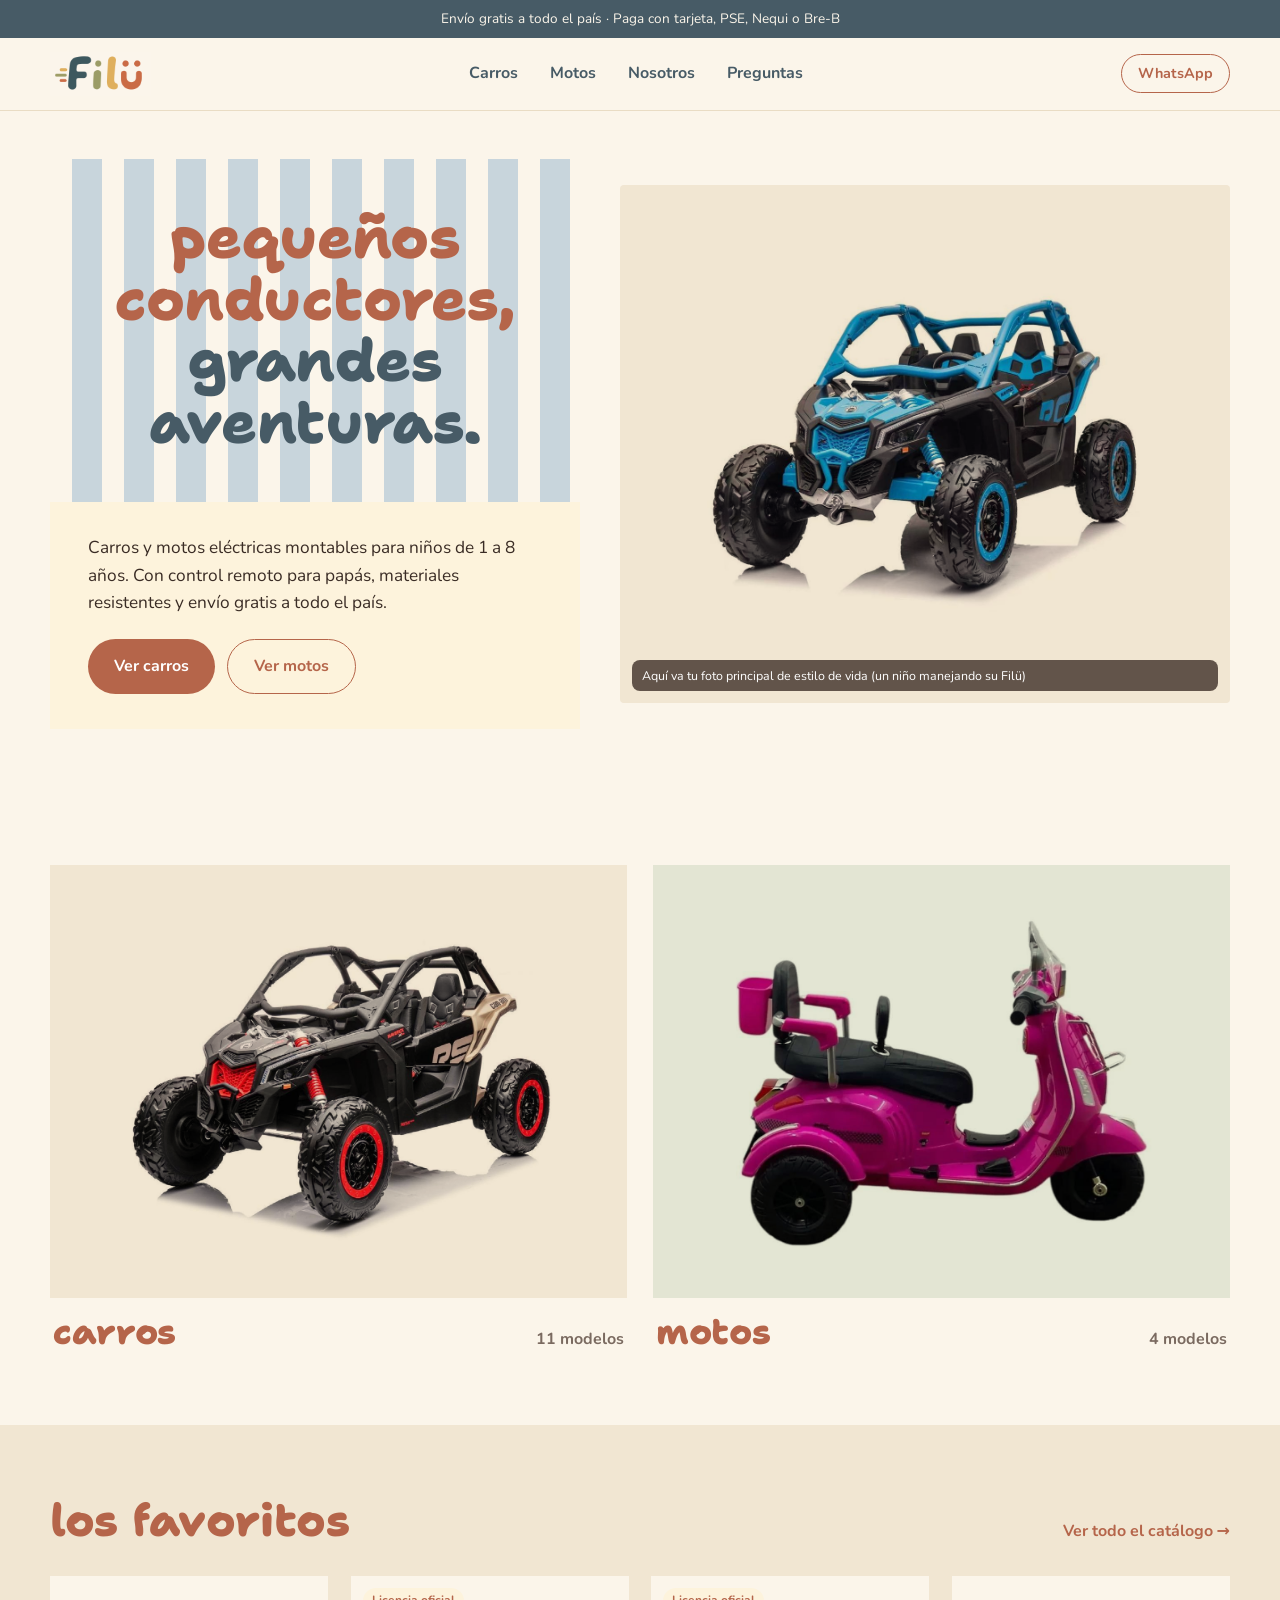
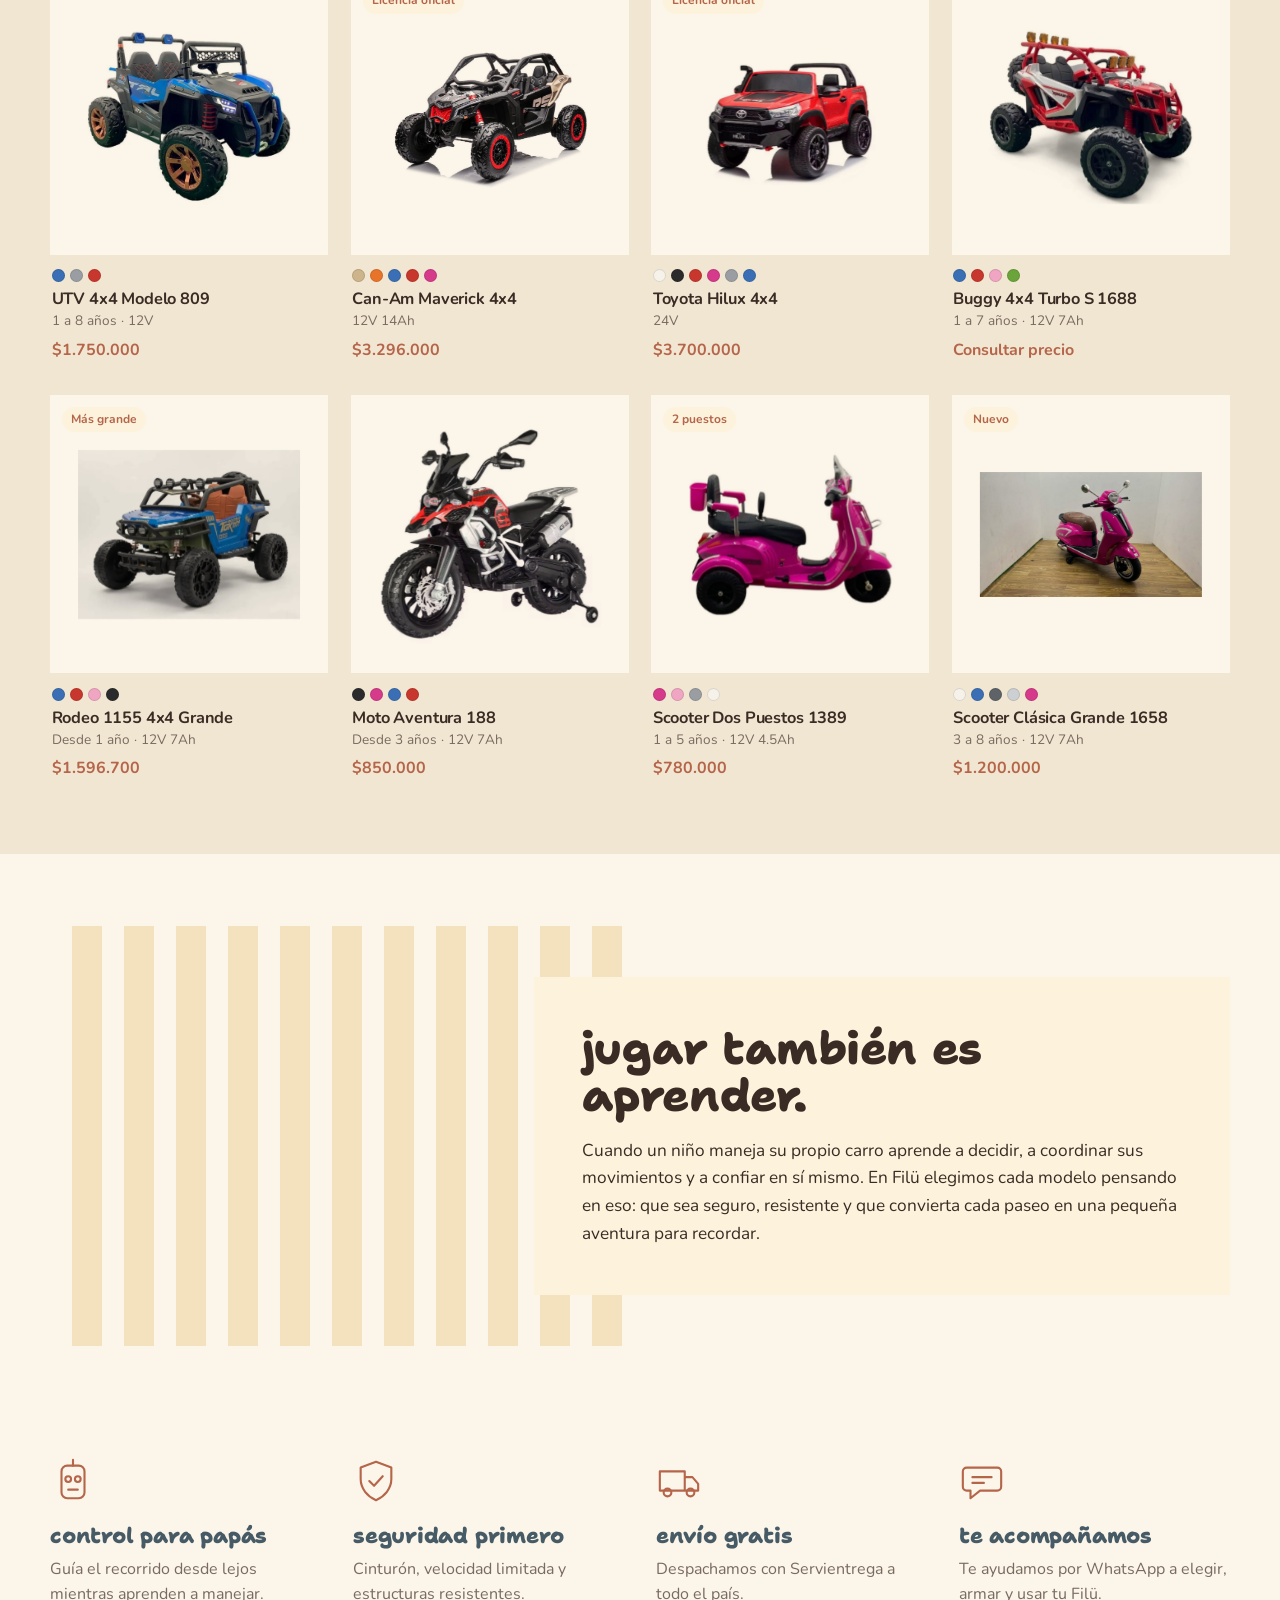
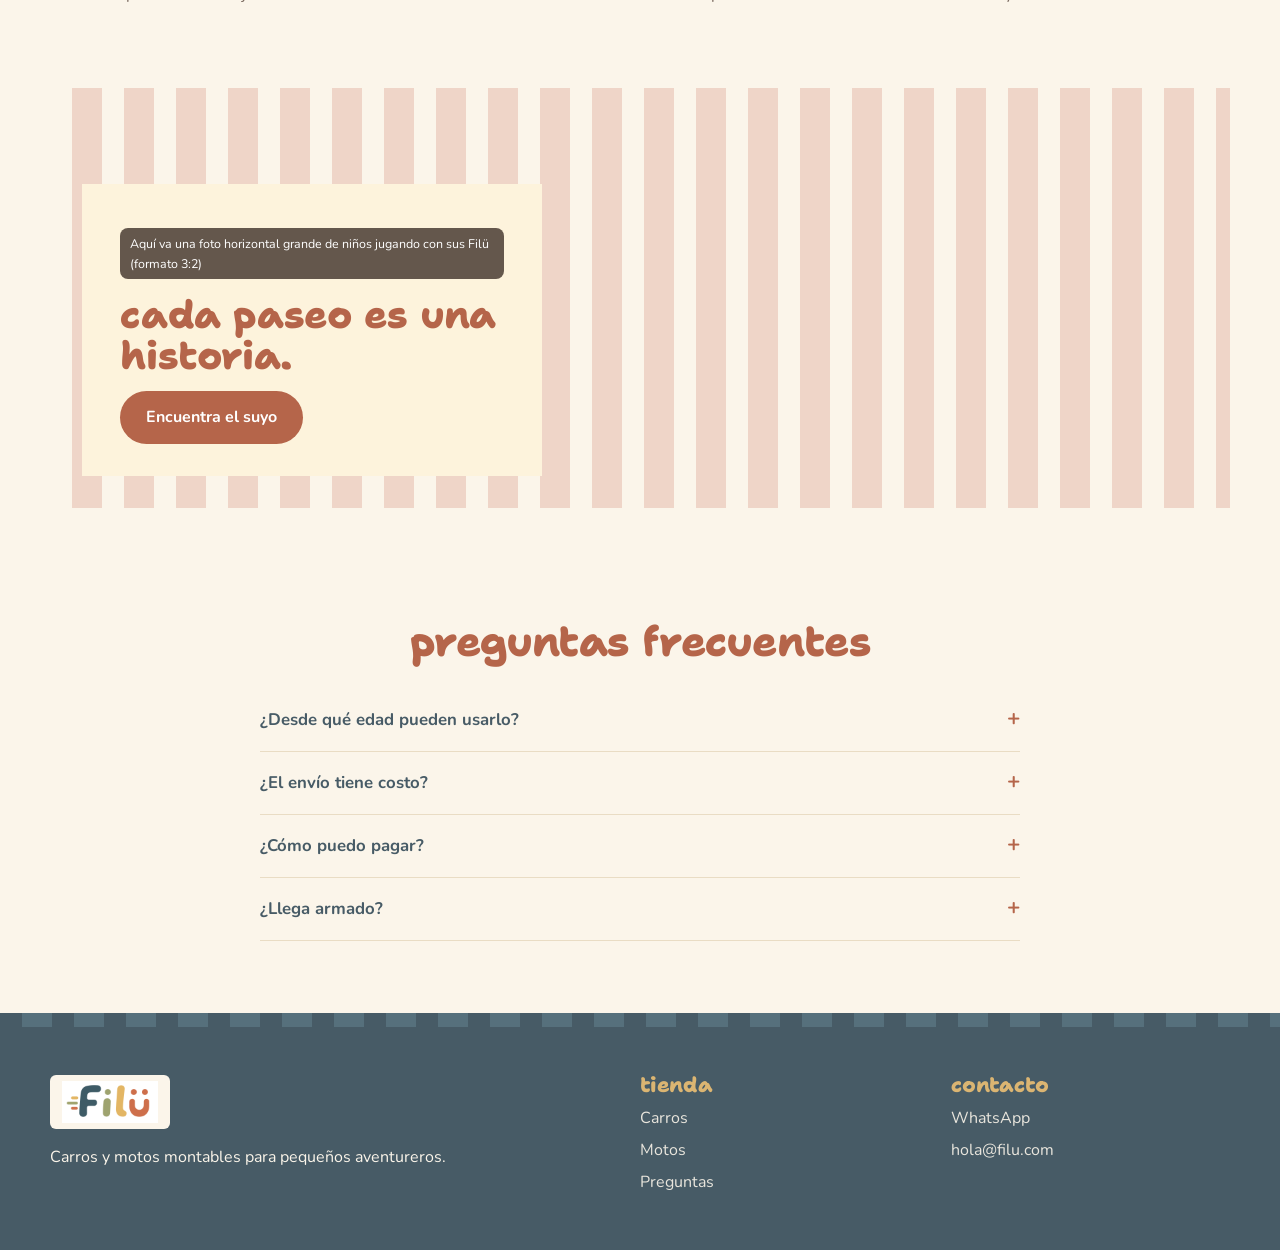
==== prueba/index.html @ d7d72588 "Agregar versión de prueba del nuevo estilo (prueba/index.html) Co-Authored-By: Claude Opus 5.5 <nore" ====
<!doctype html>
<html lang="es">
<head>
  <meta charset="utf-8" />
  <meta name="viewport" content="width=device-width, initial-scale=1" />
  <base href="../" />
  <title>Filü · Versión de prueba</title>
  <meta name="description" content="Versión de prueba del nuevo estilo de Filü." />
  <meta name="robots" content="noindex" />
  <link rel="icon" href="assets/logo-filu.png" />
  <link rel="preconnect" href="https://fonts.googleapis.com" />
  <link rel="preconnect" href="https://fonts.gstatic.com" crossorigin />
  <link href="https://fonts.googleapis.com/css2?family=Shantell+Sans:wght@500;700;800&family=Nunito:wght@400;600;700&display=swap" rel="stylesheet" />
  <link rel="stylesheet" href="prueba/v2.css" />
</head>
<body>

  <div class="topbar">
    <p>Envío gratis a todo el país · Paga con tarjeta, PSE, Nequi o Bre-B</p>
  </div>

  <header class="header">
    <div class="wrap header__in">
      <a href="prueba/index.html" class="logo"><img src="assets/logo-filu.png" alt="Filü" /></a>
      <nav class="nav">
        <a href="catalogo.html?tipo=carro">Carros</a>
        <a href="catalogo.html?tipo=moto">Motos</a>
        <a href="#nosotros">Nosotros</a>
        <a href="#preguntas">Preguntas</a>
      </nav>
      <a class="btn btn--line btn--sm" data-wa href="#" target="_blank" rel="noopener">WhatsApp</a>
    </div>
  </header>

  <main>
    <!-- Portada -->
    <section class="hero">
      <div class="wrap hero__grid">
        <div class="hero__cards">
          <div class="stripes stripes--blue hero__title">
            <h1>pequeños<br/>conductores,<br/><span>grandes aventuras.</span></h1>
          </div>
          <div class="paper hero__text">
            <p>Carros y motos eléctricas montables para niños de 1 a 8 años. Con control remoto para papás, materiales resistentes y envío gratis a todo el país.</p>
            <div class="hero__cta">
              <a href="catalogo.html?tipo=carro" class="btn btn--solid">Ver carros</a>
              <a href="catalogo.html?tipo=moto" class="btn btn--line">Ver motos</a>
            </div>
          </div>
        </div>
        <figure class="hero__photo ph">
          <img src="assets/productos/can-am-maverick-2.jpg" alt="Can-Am Maverick 4x4" />
          <figcaption class="note">Aquí va tu foto principal de estilo de vida (un niño manejando su Filü)</figcaption>
        </figure>
      </div>
    </section>

    <!-- Categorías -->
    <section class="section">
      <div class="wrap">
        <div class="cats">
          <a class="cat" href="catalogo.html?tipo=carro">
            <div class="cat__img ph"><img src="assets/productos/can-am-maverick-1.jpg" alt="Carros" /></div>
            <div class="cat__txt"><h2>carros</h2><span data-count="carro"></span></div>
          </a>
          <a class="cat" href="catalogo.html?tipo=moto">
            <div class="cat__img ph ph--olive"><img src="assets/productos/scooter-dos-puestos-1389-1.jpg" alt="Motos" /></div>
            <div class="cat__txt"><h2>motos</h2><span data-count="moto"></span></div>
          </a>
        </div>
      </div>
    </section>

    <!-- Destacados -->
    <section class="section section--sand">
      <div class="wrap">
        <div class="head">
          <h2>los favoritos</h2>
          <a class="link" href="catalogo.html">Ver todo el catálogo →</a>
        </div>
        <div class="grid" data-grid></div>
      </div>
    </section>

    <!-- Manifiesto -->
    <section class="section" id="nosotros">
      <div class="wrap manifest">
        <div class="stripes stripes--mustard manifest__stripes" aria-hidden="true"></div>
        <div class="paper manifest__card">
          <h2>jugar también es aprender.</h2>
          <p>Cuando un niño maneja su propio carro aprende a decidir, a coordinar sus movimientos y a confiar en sí mismo. En Filü elegimos cada modelo pensando en eso: que sea seguro, resistente y que convierta cada paseo en una pequeña aventura para recordar.</p>
        </div>
      </div>
    </section>

    <!-- Promesas -->
    <section class="section section--tight">
      <div class="wrap promises">
        <div class="promise">
          <svg viewBox="0 0 48 48"><rect x="12" y="8" width="24" height="34" rx="6"/><circle cx="19" cy="22" r="3"/><circle cx="29" cy="22" r="3"/><path d="M19 33h10M24 2v6"/></svg>
          <h3>control para papás</h3>
          <p>Guía el recorrido desde lejos mientras aprenden a manejar.</p>
        </div>
        <div class="promise">
          <svg viewBox="0 0 48 48"><path d="M24 4l16 6v12c0 10-7 18-16 22C15 40 8 32 8 22V10z"/><path d="M17 24l5 5 9-10"/></svg>
          <h3>seguridad primero</h3>
          <p>Cinturón, velocidad limitada y estructuras resistentes.</p>
        </div>
        <div class="promise">
          <svg viewBox="0 0 48 48"><path d="M4 14h26v20H4zM30 20h8l6 7v7H30"/><circle cx="12" cy="36" r="4"/><circle cx="36" cy="36" r="4"/></svg>
          <h3>envío gratis</h3>
          <p>Despachamos con Servientrega a todo el país.</p>
        </div>
        <div class="promise">
          <svg viewBox="0 0 48 48"><path d="M8 10h32a4 4 0 014 4v16a4 4 0 01-4 4H22l-10 8v-8H8a4 4 0 01-4-4V14a4 4 0 014-4z"/><path d="M14 20h20M14 26h12"/></svg>
          <h3>te acompañamos</h3>
          <p>Te ayudamos por WhatsApp a elegir, armar y usar tu Filü.</p>
        </div>
      </div>
    </section>

    <!-- Foto de estilo de vida -->
    <section class="section section--tight">
      <div class="wrap">
        <div class="lifestyle stripes stripes--terra">
          <div class="paper lifestyle__card">
            <p class="note note--static">Aquí va una foto horizontal grande de niños jugando con sus Filü (formato 3:2)</p>
            <h2>cada paseo es una historia.</h2>
            <a href="catalogo.html" class="btn btn--solid">Encuentra el suyo</a>
          </div>
        </div>
      </div>
    </section>

    <!-- Preguntas -->
    <section class="section" id="preguntas">
      <div class="wrap faq-wrap">
        <h2>preguntas frecuentes</h2>
        <div class="faq">
          <details><summary>¿Desde qué edad pueden usarlo?</summary><p>Tenemos modelos desde los 18 meses (con control remoto para papás) hasta los 8 años. En cada producto indicamos la edad recomendada y el peso máximo.</p></details>
          <details><summary>¿El envío tiene costo?</summary><p>No. Despachamos con Servientrega a todo el país y el envío ya está incluido en el precio.</p></details>
          <details><summary>¿Cómo puedo pagar?</summary><p>Con link de pago seguro (tarjeta de crédito a cuotas, débito, PSE o Nequi), o por transferencia, Nequi o Bre-B.</p></details>
          <details><summary>¿Llega armado?</summary><p>Llega con manual de ensamble y te acompañamos por WhatsApp si necesitas ayuda.</p></details>
        </div>
      </div>
    </section>
  </main>

  <footer class="footer">
    <div class="stripes stripes--footer" aria-hidden="true"></div>
    <div class="wrap footer__grid">
      <div>
        <img src="assets/logo-filu.png" alt="Filü" class="footer__logo" />
        <p>Carros y motos montables para pequeños aventureros.</p>
      </div>
      <div><h4>tienda</h4><a href="catalogo.html?tipo=carro">Carros</a><a href="catalogo.html?tipo=moto">Motos</a><a href="#preguntas">Preguntas</a></div>
      <div><h4>contacto</h4><a data-wa href="#" target="_blank" rel="noopener">WhatsApp</a><a href="mailto:hola@filu.com">hola@filu.com</a></div>
    </div>
  </footer>

  <script src="js/productos.js"></script>
  <script>
    const HEX = { azul:"#3a6fb5", rojo:"#c8372d", fucsia:"#d63a8a", rosado:"#f0a6c2", negro:"#2b2b2b", blanco:"#f6f2ea", blanca:"#f6f2ea",
      gris:"#9a9ea3", "gris oscuro":"#5e6368", "gris claro":"#cdd0d2", verde:"#6ba43a", naranja:"#e8742a", arena:"#cdb48a", plateado:"#c3c7cb" };
    const money = (n) => "$" + n.toLocaleString("es-CO");
    const list = PRODUCTS.filter((p) => p.destacado).slice(0, 8);
    document.querySelector("[data-grid]").innerHTML = list.map((p) => `
      <a class="card" href="producto.html?id=${p.id}">
        <div class="card__img ph"><img src="${p.fotos[0]}" alt="${p.nombre}" loading="lazy" />
          ${p.etiqueta ? `<span class="tag">${p.etiqueta}</span>` : ""}</div>
        <div class="card__body">
          <div class="dots">${p.colores.map((c) => `<i title="${c}" style="background:${HEX[c.toLowerCase()] || "#ccc"}"></i>`).join("")}</div>
          <h3>${p.nombre}</h3>
          <p class="card__meta">${[p.edad, p.bateria].filter(Boolean).join(" · ")}</p>
          <p class="card__price">${p.precio ? money(p.precio) : "Consultar precio"}</p>
        </div>
      </a>`).join("");
    document.querySelectorAll("[data-count]").forEach((el) => {
      const n = PRODUCTS.filter((p) => p.tipo === el.dataset.count).length;
      el.textContent = `${n} modelos`;
    });
    document.querySelectorAll("[data-wa]").forEach((a) => a.href = `https://wa.me/${WHATSAPP}?text=${encodeURIComponent("Hola Filü 👋")}`);
  </script>
</body>
</html>
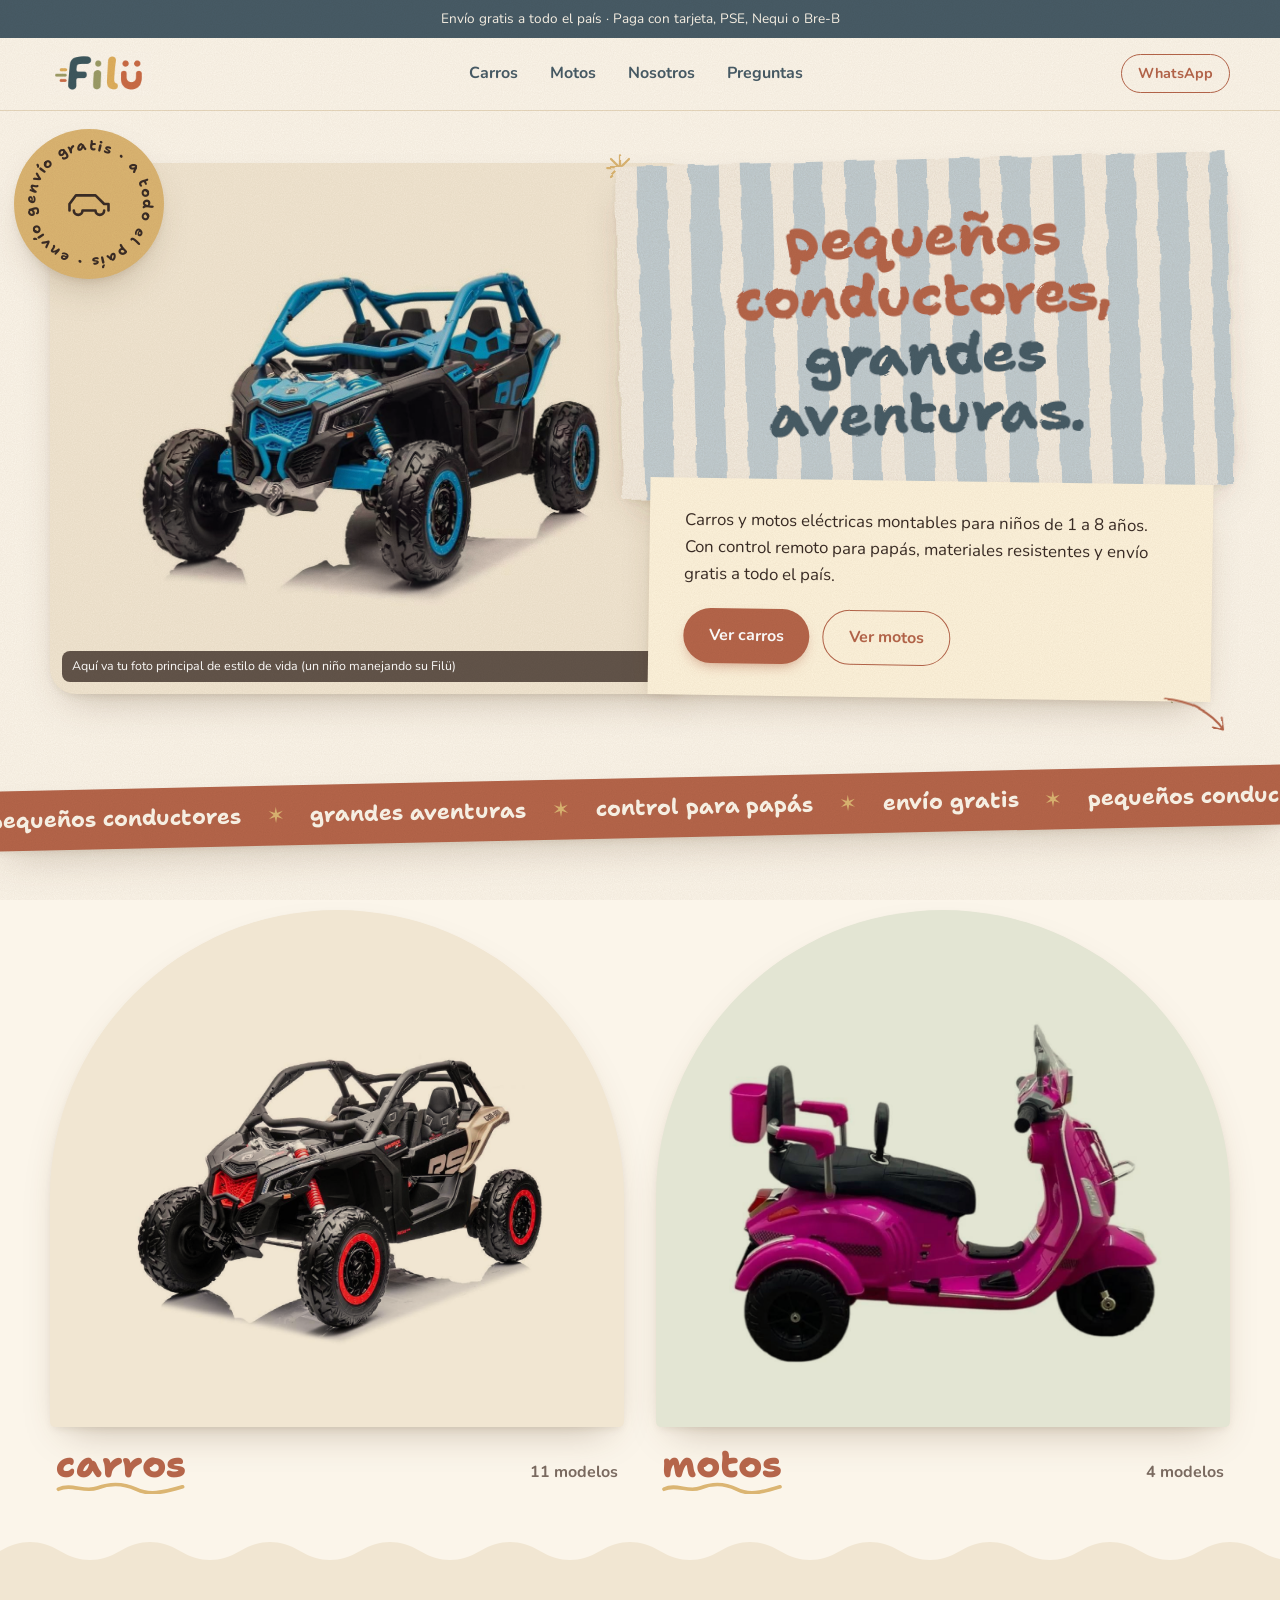
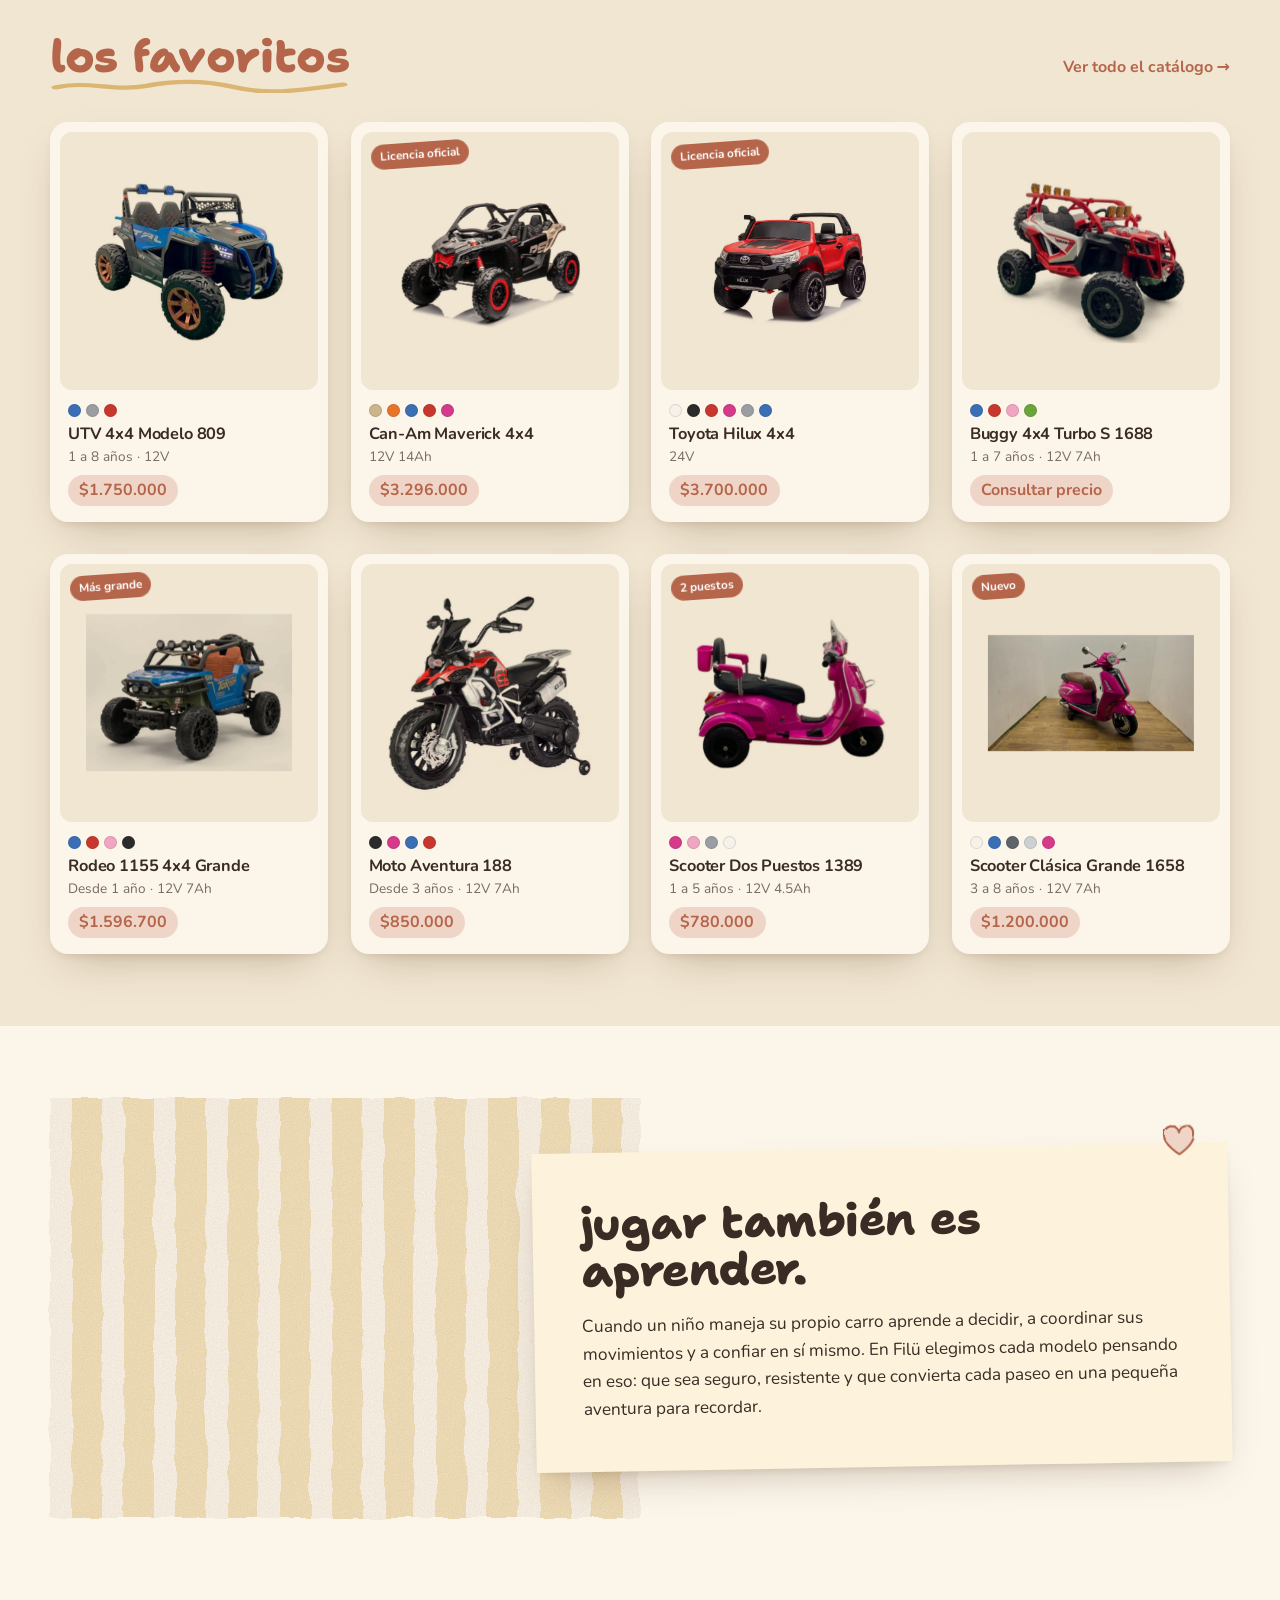
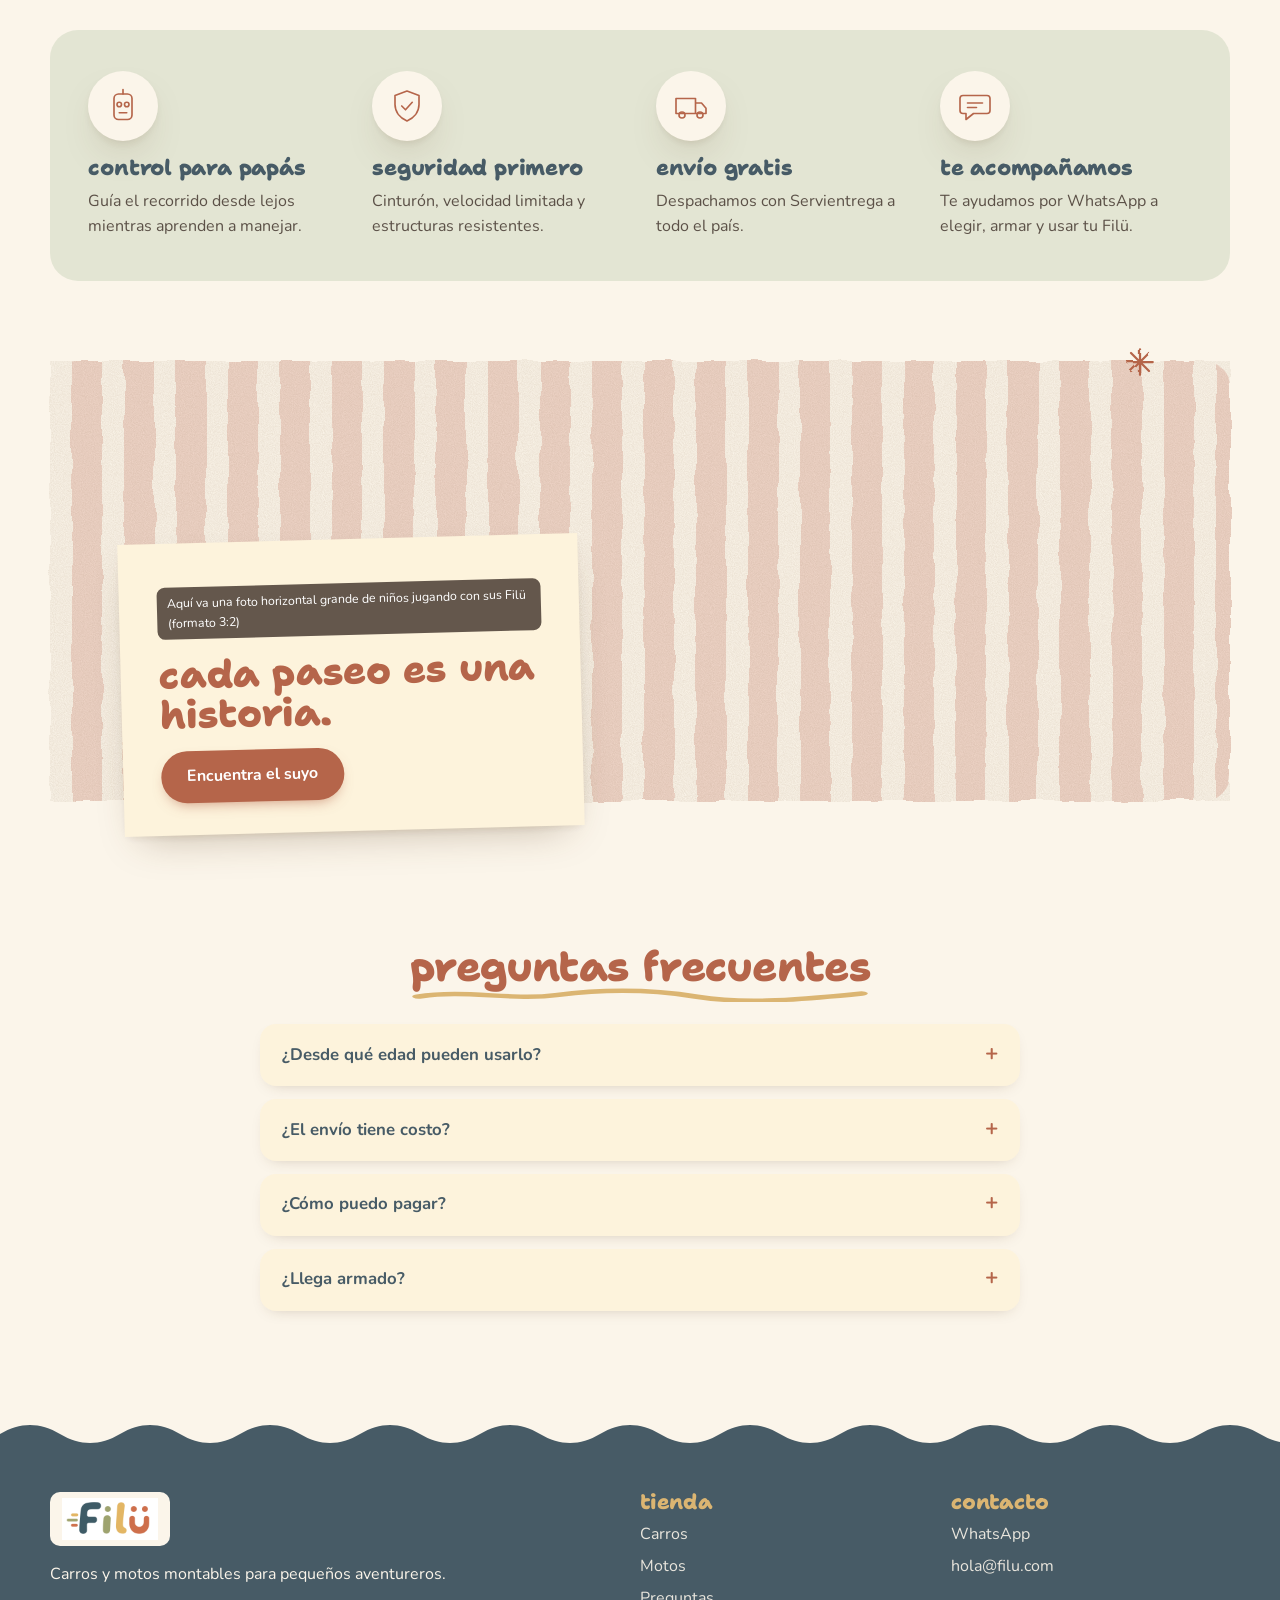
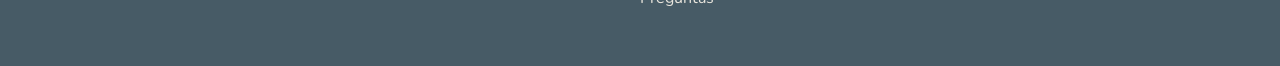
==== commit 19e22e15: "Versión de prueba: textura, capas, garabatos y movimiento Co-Authored-By: Claude Opus 5.5 <noreply@a" ====
--- a/prueba/index.html
+++ b/prueba/index.html
@@ -14,6 +14,11 @@
   <link rel="stylesheet" href="prueba/v2.css" />
 </head>
 <body>
+  <!-- Filtros SVG: bordes "pintados a mano" -->
+  <svg width="0" height="0" style="position:absolute" aria-hidden="true">
+    <filter id="rough"><feTurbulence type="fractalNoise" baseFrequency="0.035" numOctaves="2" seed="3"/><feDisplacementMap in="SourceGraphic" scale="7"/></filter>
+    <filter id="rough-sm"><feTurbulence type="fractalNoise" baseFrequency="0.05" numOctaves="2" seed="8"/><feDisplacementMap in="SourceGraphic" scale="4"/></filter>
+  </svg>
 
   <div class="topbar">
     <p>Envío gratis a todo el país · Paga con tarjeta, PSE, Nequi o Bre-B</p>
@@ -36,46 +41,68 @@
     <!-- Portada -->
     <section class="hero">
       <div class="wrap hero__grid">
+        <figure class="hero__photo ph">
+          <img src="assets/productos/can-am-maverick-2.jpg" alt="Can-Am Maverick 4x4" />
+          <figcaption class="note">Aquí va tu foto principal de estilo de vida (un niño manejando su Filü)</figcaption>
+        </figure>
+
         <div class="hero__cards">
-          <div class="stripes stripes--blue hero__title">
+          <div class="stripes stripes--blue hero__title rough">
             <h1>pequeños<br/>conductores,<br/><span>grandes aventuras.</span></h1>
           </div>
-          <div class="paper hero__text">
+          <div class="paper hero__text lift">
             <p>Carros y motos eléctricas montables para niños de 1 a 8 años. Con control remoto para papás, materiales resistentes y envío gratis a todo el país.</p>
             <div class="hero__cta">
               <a href="catalogo.html?tipo=carro" class="btn btn--solid">Ver carros</a>
               <a href="catalogo.html?tipo=moto" class="btn btn--line">Ver motos</a>
             </div>
-          </div>
-        </div>
-        <figure class="hero__photo ph">
-          <img src="assets/productos/can-am-maverick-2.jpg" alt="Can-Am Maverick 4x4" />
-          <figcaption class="note">Aquí va tu foto principal de estilo de vida (un niño manejando su Filü)</figcaption>
-        </figure>
-      </div>
-    </section>
+            <svg class="doodle doodle--arrow" viewBox="0 0 120 80"><path d="M6 10c30 2 60 14 78 40M84 50l-2-16M84 50l-15-4"/></svg>
+          </div>
+        </div>
+
+        <!-- Sello giratorio -->
+        <div class="seal" aria-hidden="true">
+          <svg viewBox="0 0 200 200">
+            <defs><path id="circle" d="M100,100 m-72,0 a72,72 0 1,1 144,0 a72,72 0 1,1 -144,0"/></defs>
+            <text><textPath href="#circle">envío gratis · a todo el país · envío gratis · a todo el país ·</textPath></text>
+          </svg>
+          <svg class="seal__car" viewBox="0 0 48 48"><path d="M6 30v-6l6-8h18l8 8h4v6M10 30a4 4 0 108 0M30 30a4 4 0 108 0M18 30h12"/></svg>
+        </div>
+
+        <svg class="doodle doodle--star s1" viewBox="0 0 40 40"><path d="M20 3v34M3 20h34M8 8l24 24M32 8L8 32"/></svg>
+        <svg class="doodle doodle--star s2" viewBox="0 0 40 40"><path d="M20 3v34M3 20h34"/></svg>
+      </div>
+    </section>
+
+    <!-- Cinta de frases -->
+    <div class="ribbon" aria-hidden="true">
+      <div class="ribbon__track">
+        <span>pequeños conductores</span><b>✶</b><span>grandes aventuras</span><b>✶</b><span>control para papás</span><b>✶</b><span>envío gratis</span><b>✶</b>
+        <span>pequeños conductores</span><b>✶</b><span>grandes aventuras</span><b>✶</b><span>control para papás</span><b>✶</b><span>envío gratis</span><b>✶</b>
+      </div>
+    </div>
 
     <!-- Categorías -->
     <section class="section">
       <div class="wrap">
         <div class="cats">
           <a class="cat" href="catalogo.html?tipo=carro">
-            <div class="cat__img ph"><img src="assets/productos/can-am-maverick-1.jpg" alt="Carros" /></div>
-            <div class="cat__txt"><h2>carros</h2><span data-count="carro"></span></div>
+            <div class="cat__img ph arch"><img src="assets/productos/can-am-maverick-1.jpg" alt="Carros" /></div>
+            <div class="cat__txt"><h2 class="squiggle">carros</h2><span data-count="carro"></span></div>
           </a>
           <a class="cat" href="catalogo.html?tipo=moto">
-            <div class="cat__img ph ph--olive"><img src="assets/productos/scooter-dos-puestos-1389-1.jpg" alt="Motos" /></div>
-            <div class="cat__txt"><h2>motos</h2><span data-count="moto"></span></div>
+            <div class="cat__img ph ph--olive arch"><img src="assets/productos/scooter-dos-puestos-1389-1.jpg" alt="Motos" /></div>
+            <div class="cat__txt"><h2 class="squiggle">motos</h2><span data-count="moto"></span></div>
           </a>
         </div>
       </div>
     </section>
 
     <!-- Destacados -->
-    <section class="section section--sand">
+    <section class="section section--sand wavy">
       <div class="wrap">
         <div class="head">
-          <h2>los favoritos</h2>
+          <h2 class="squiggle">los favoritos</h2>
           <a class="link" href="catalogo.html">Ver todo el catálogo →</a>
         </div>
         <div class="grid" data-grid></div>
@@ -85,8 +112,9 @@
     <!-- Manifiesto -->
     <section class="section" id="nosotros">
       <div class="wrap manifest">
-        <div class="stripes stripes--mustard manifest__stripes" aria-hidden="true"></div>
-        <div class="paper manifest__card">
+        <div class="stripes stripes--mustard manifest__stripes rough" aria-hidden="true"></div>
+        <div class="paper manifest__card lift">
+          <svg class="doodle doodle--heart" viewBox="0 0 48 48"><path d="M24 40S6 29 6 17a9 9 0 0118-3 9 9 0 0118 3c0 12-18 23-18 23z"/></svg>
           <h2>jugar también es aprender.</h2>
           <p>Cuando un niño maneja su propio carro aprende a decidir, a coordinar sus movimientos y a confiar en sí mismo. En Filü elegimos cada modelo pensando en eso: que sea seguro, resistente y que convierta cada paseo en una pequeña aventura para recordar.</p>
         </div>
@@ -95,26 +123,28 @@
 
     <!-- Promesas -->
     <section class="section section--tight">
-      <div class="wrap promises">
-        <div class="promise">
-          <svg viewBox="0 0 48 48"><rect x="12" y="8" width="24" height="34" rx="6"/><circle cx="19" cy="22" r="3"/><circle cx="29" cy="22" r="3"/><path d="M19 33h10M24 2v6"/></svg>
-          <h3>control para papás</h3>
-          <p>Guía el recorrido desde lejos mientras aprenden a manejar.</p>
-        </div>
-        <div class="promise">
-          <svg viewBox="0 0 48 48"><path d="M24 4l16 6v12c0 10-7 18-16 22C15 40 8 32 8 22V10z"/><path d="M17 24l5 5 9-10"/></svg>
-          <h3>seguridad primero</h3>
-          <p>Cinturón, velocidad limitada y estructuras resistentes.</p>
-        </div>
-        <div class="promise">
-          <svg viewBox="0 0 48 48"><path d="M4 14h26v20H4zM30 20h8l6 7v7H30"/><circle cx="12" cy="36" r="4"/><circle cx="36" cy="36" r="4"/></svg>
-          <h3>envío gratis</h3>
-          <p>Despachamos con Servientrega a todo el país.</p>
-        </div>
-        <div class="promise">
-          <svg viewBox="0 0 48 48"><path d="M8 10h32a4 4 0 014 4v16a4 4 0 01-4 4H22l-10 8v-8H8a4 4 0 01-4-4V14a4 4 0 014-4z"/><path d="M14 20h20M14 26h12"/></svg>
-          <h3>te acompañamos</h3>
-          <p>Te ayudamos por WhatsApp a elegir, armar y usar tu Filü.</p>
+      <div class="wrap promises-box">
+        <div class="promises">
+          <div class="promise">
+            <span class="promise__icon"><svg viewBox="0 0 48 48"><rect x="12" y="8" width="24" height="34" rx="6"/><circle cx="19" cy="22" r="3"/><circle cx="29" cy="22" r="3"/><path d="M19 33h10M24 2v6"/></svg></span>
+            <h3>control para papás</h3>
+            <p>Guía el recorrido desde lejos mientras aprenden a manejar.</p>
+          </div>
+          <div class="promise">
+            <span class="promise__icon"><svg viewBox="0 0 48 48"><path d="M24 4l16 6v12c0 10-7 18-16 22C15 40 8 32 8 22V10z"/><path d="M17 24l5 5 9-10"/></svg></span>
+            <h3>seguridad primero</h3>
+            <p>Cinturón, velocidad limitada y estructuras resistentes.</p>
+          </div>
+          <div class="promise">
+            <span class="promise__icon"><svg viewBox="0 0 48 48"><path d="M4 14h26v20H4zM30 20h8l6 7v7H30"/><circle cx="12" cy="36" r="4"/><circle cx="36" cy="36" r="4"/></svg></span>
+            <h3>envío gratis</h3>
+            <p>Despachamos con Servientrega a todo el país.</p>
+          </div>
+          <div class="promise">
+            <span class="promise__icon"><svg viewBox="0 0 48 48"><path d="M8 10h32a4 4 0 014 4v16a4 4 0 01-4 4H22l-10 8v-8H8a4 4 0 01-4-4V14a4 4 0 014-4z"/><path d="M14 20h20M14 26h12"/></svg></span>
+            <h3>te acompañamos</h3>
+            <p>Te ayudamos por WhatsApp a elegir, armar y usar tu Filü.</p>
+          </div>
         </div>
       </div>
     </section>
@@ -122,12 +152,14 @@
     <!-- Foto de estilo de vida -->
     <section class="section section--tight">
       <div class="wrap">
-        <div class="lifestyle stripes stripes--terra">
-          <div class="paper lifestyle__card">
+        <div class="lifestyle">
+          <div class="lifestyle__photo stripes stripes--terra rough"></div>
+          <div class="paper lifestyle__card lift">
             <p class="note note--static">Aquí va una foto horizontal grande de niños jugando con sus Filü (formato 3:2)</p>
             <h2>cada paseo es una historia.</h2>
             <a href="catalogo.html" class="btn btn--solid">Encuentra el suyo</a>
           </div>
+          <svg class="doodle doodle--star s3" viewBox="0 0 40 40"><path d="M20 3v34M3 20h34M8 8l24 24M32 8L8 32"/></svg>
         </div>
       </div>
     </section>
@@ -135,7 +167,7 @@
     <!-- Preguntas -->
     <section class="section" id="preguntas">
       <div class="wrap faq-wrap">
-        <h2>preguntas frecuentes</h2>
+        <h2 class="squiggle squiggle--center">preguntas frecuentes</h2>
         <div class="faq">
           <details><summary>¿Desde qué edad pueden usarlo?</summary><p>Tenemos modelos desde los 18 meses (con control remoto para papás) hasta los 8 años. En cada producto indicamos la edad recomendada y el peso máximo.</p></details>
           <details><summary>¿El envío tiene costo?</summary><p>No. Despachamos con Servientrega a todo el país y el envío ya está incluido en el precio.</p></details>
@@ -146,8 +178,7 @@
     </section>
   </main>
 
-  <footer class="footer">
-    <div class="stripes stripes--footer" aria-hidden="true"></div>
+  <footer class="footer wavy wavy--slate">
     <div class="wrap footer__grid">
       <div>
         <img src="assets/logo-filu.png" alt="Filü" class="footer__logo" />
@@ -164,8 +195,8 @@
       gris:"#9a9ea3", "gris oscuro":"#5e6368", "gris claro":"#cdd0d2", verde:"#6ba43a", naranja:"#e8742a", arena:"#cdb48a", plateado:"#c3c7cb" };
     const money = (n) => "$" + n.toLocaleString("es-CO");
     const list = PRODUCTS.filter((p) => p.destacado).slice(0, 8);
-    document.querySelector("[data-grid]").innerHTML = list.map((p) => `
-      <a class="card" href="producto.html?id=${p.id}">
+    document.querySelector("[data-grid]").innerHTML = list.map((p, i) => `
+      <a class="card" href="producto.html?id=${p.id}" style="--tilt:${[-1.2, .8, -.6, 1.1][i % 4]}deg">
         <div class="card__img ph"><img src="${p.fotos[0]}" alt="${p.nombre}" loading="lazy" />
           ${p.etiqueta ? `<span class="tag">${p.etiqueta}</span>` : ""}</div>
         <div class="card__body">
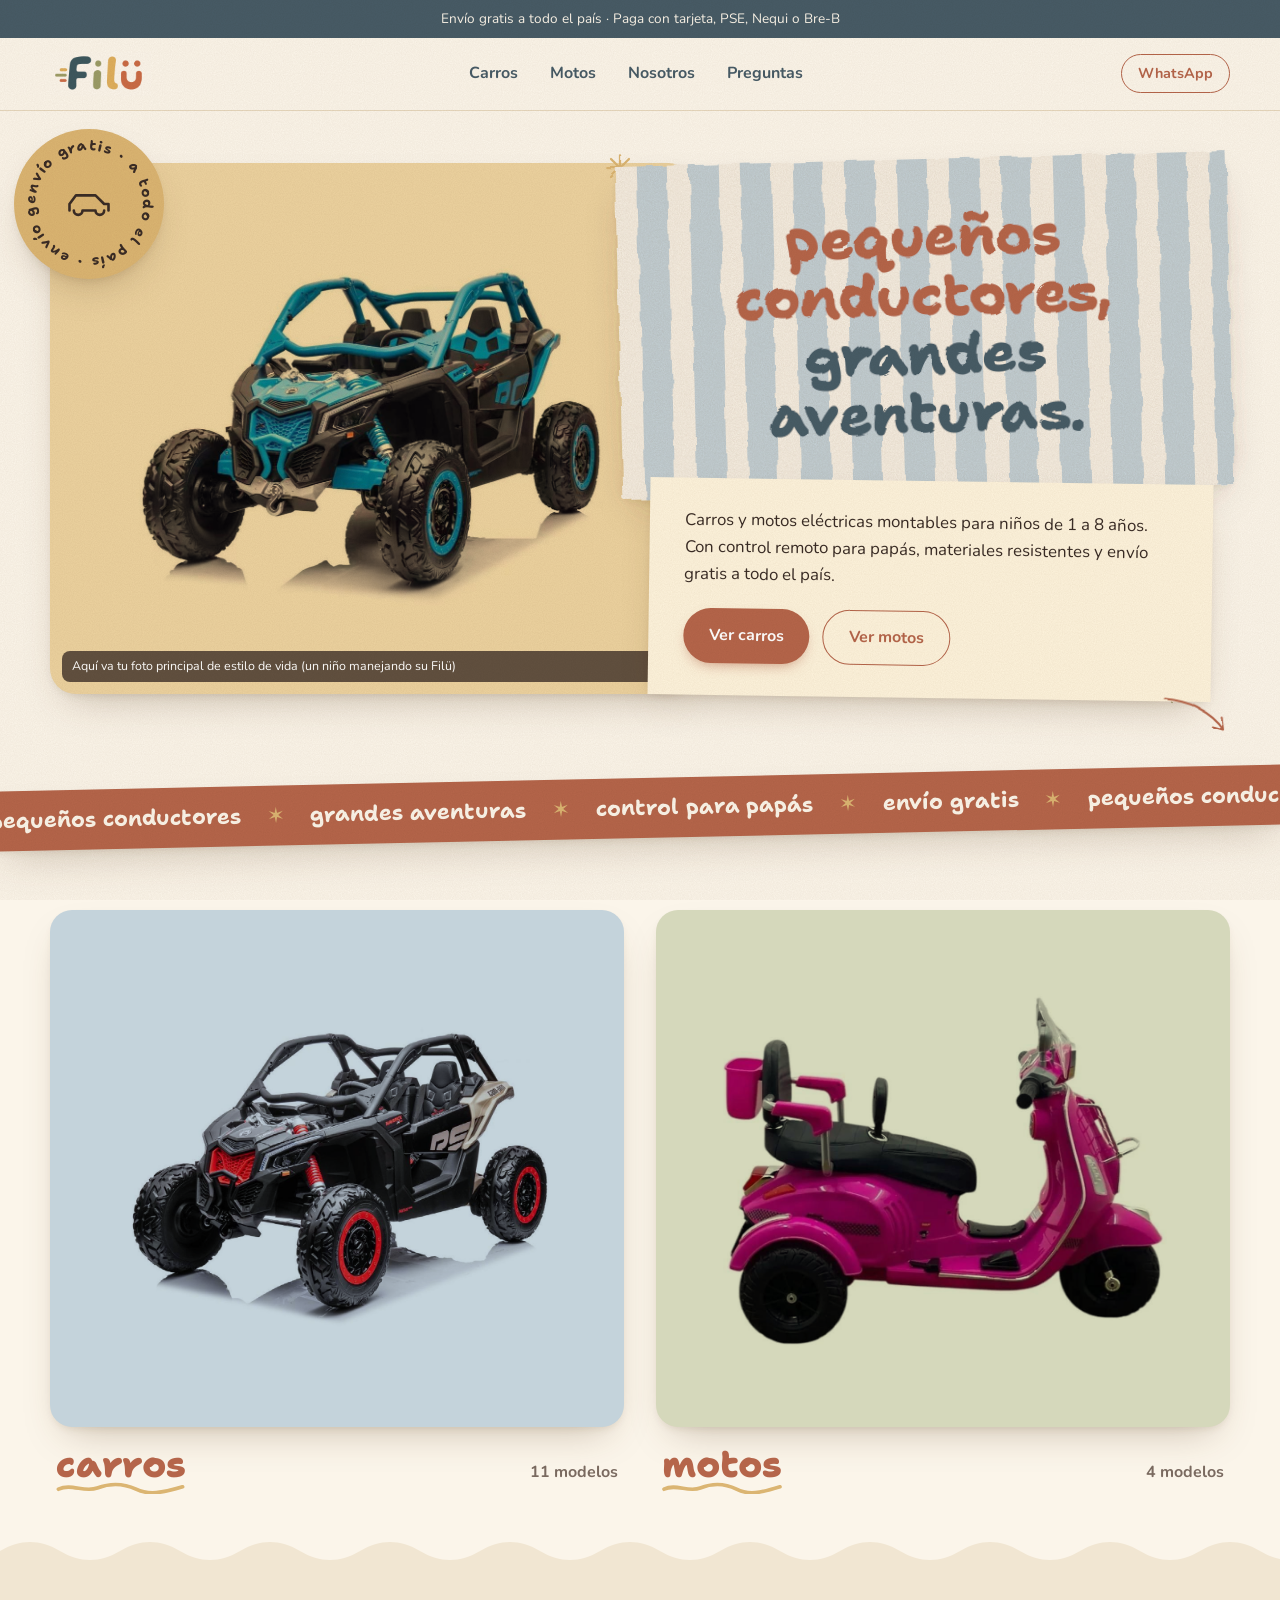
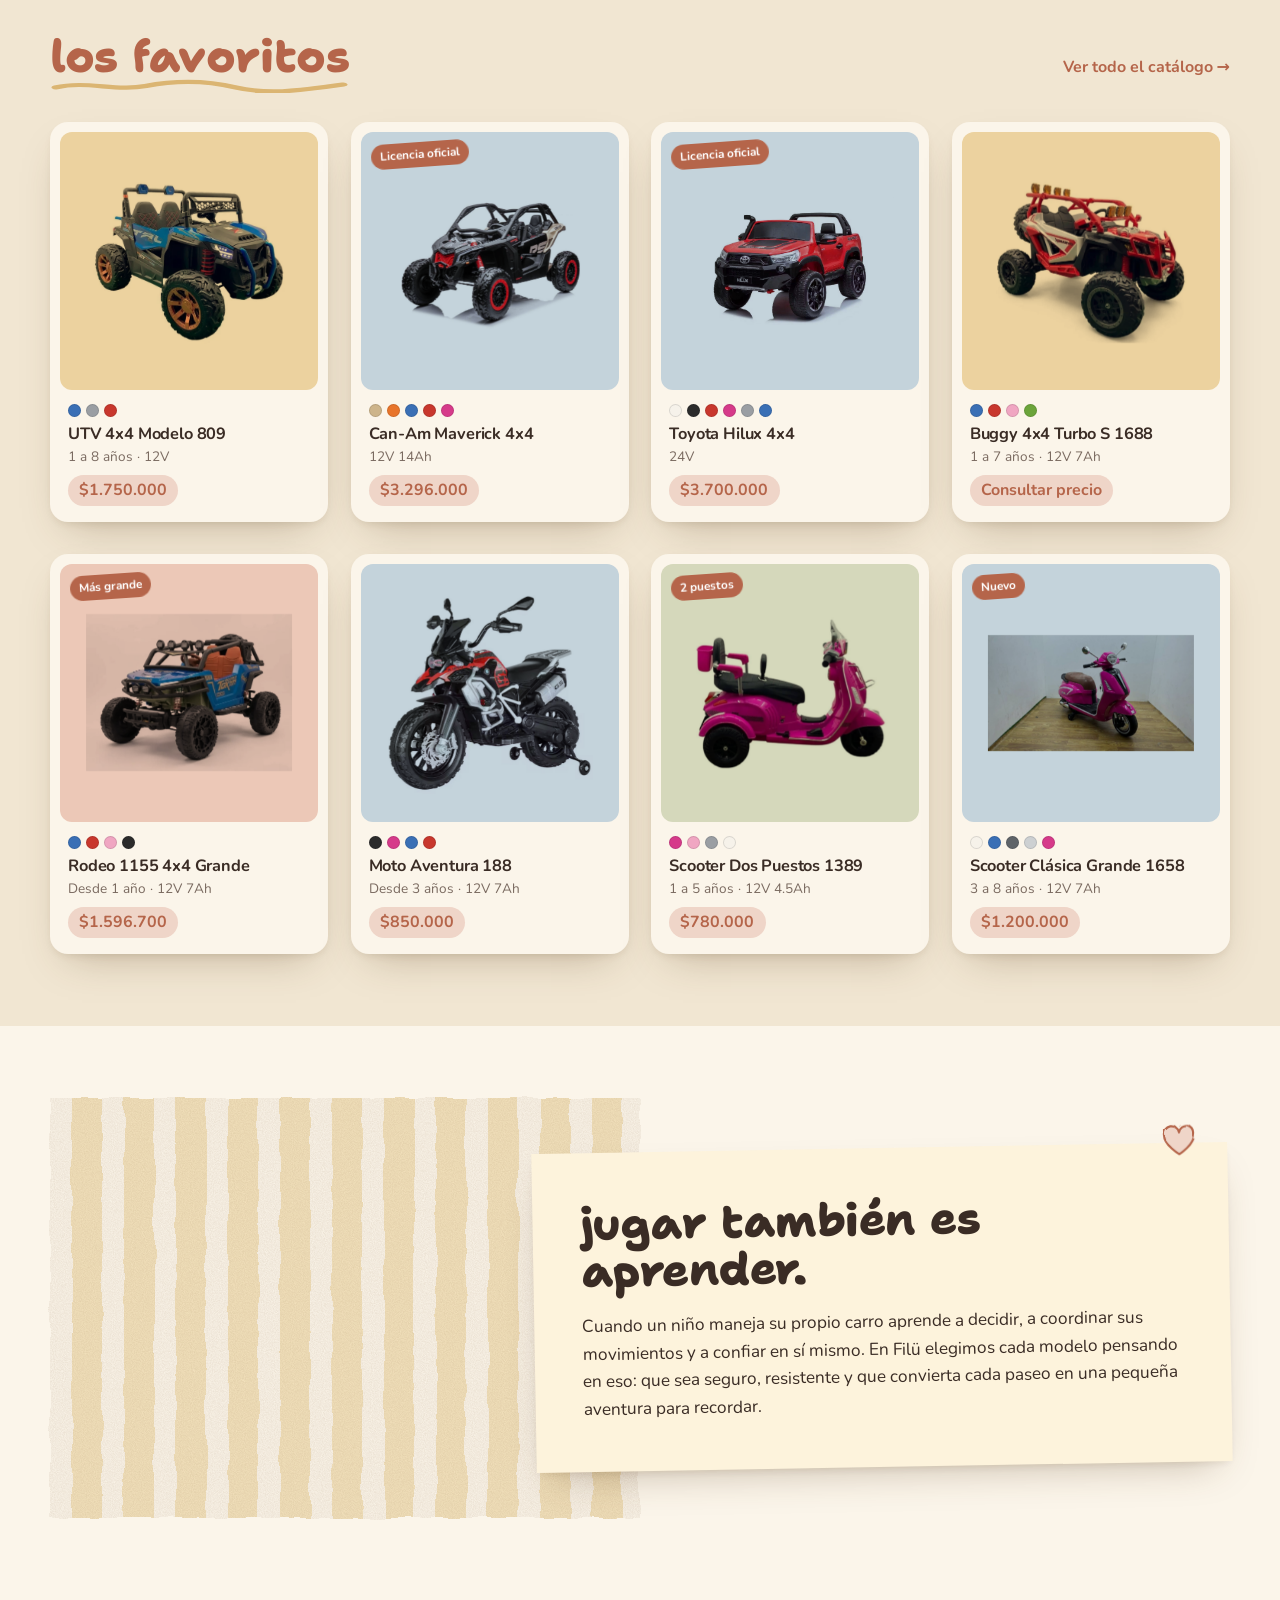
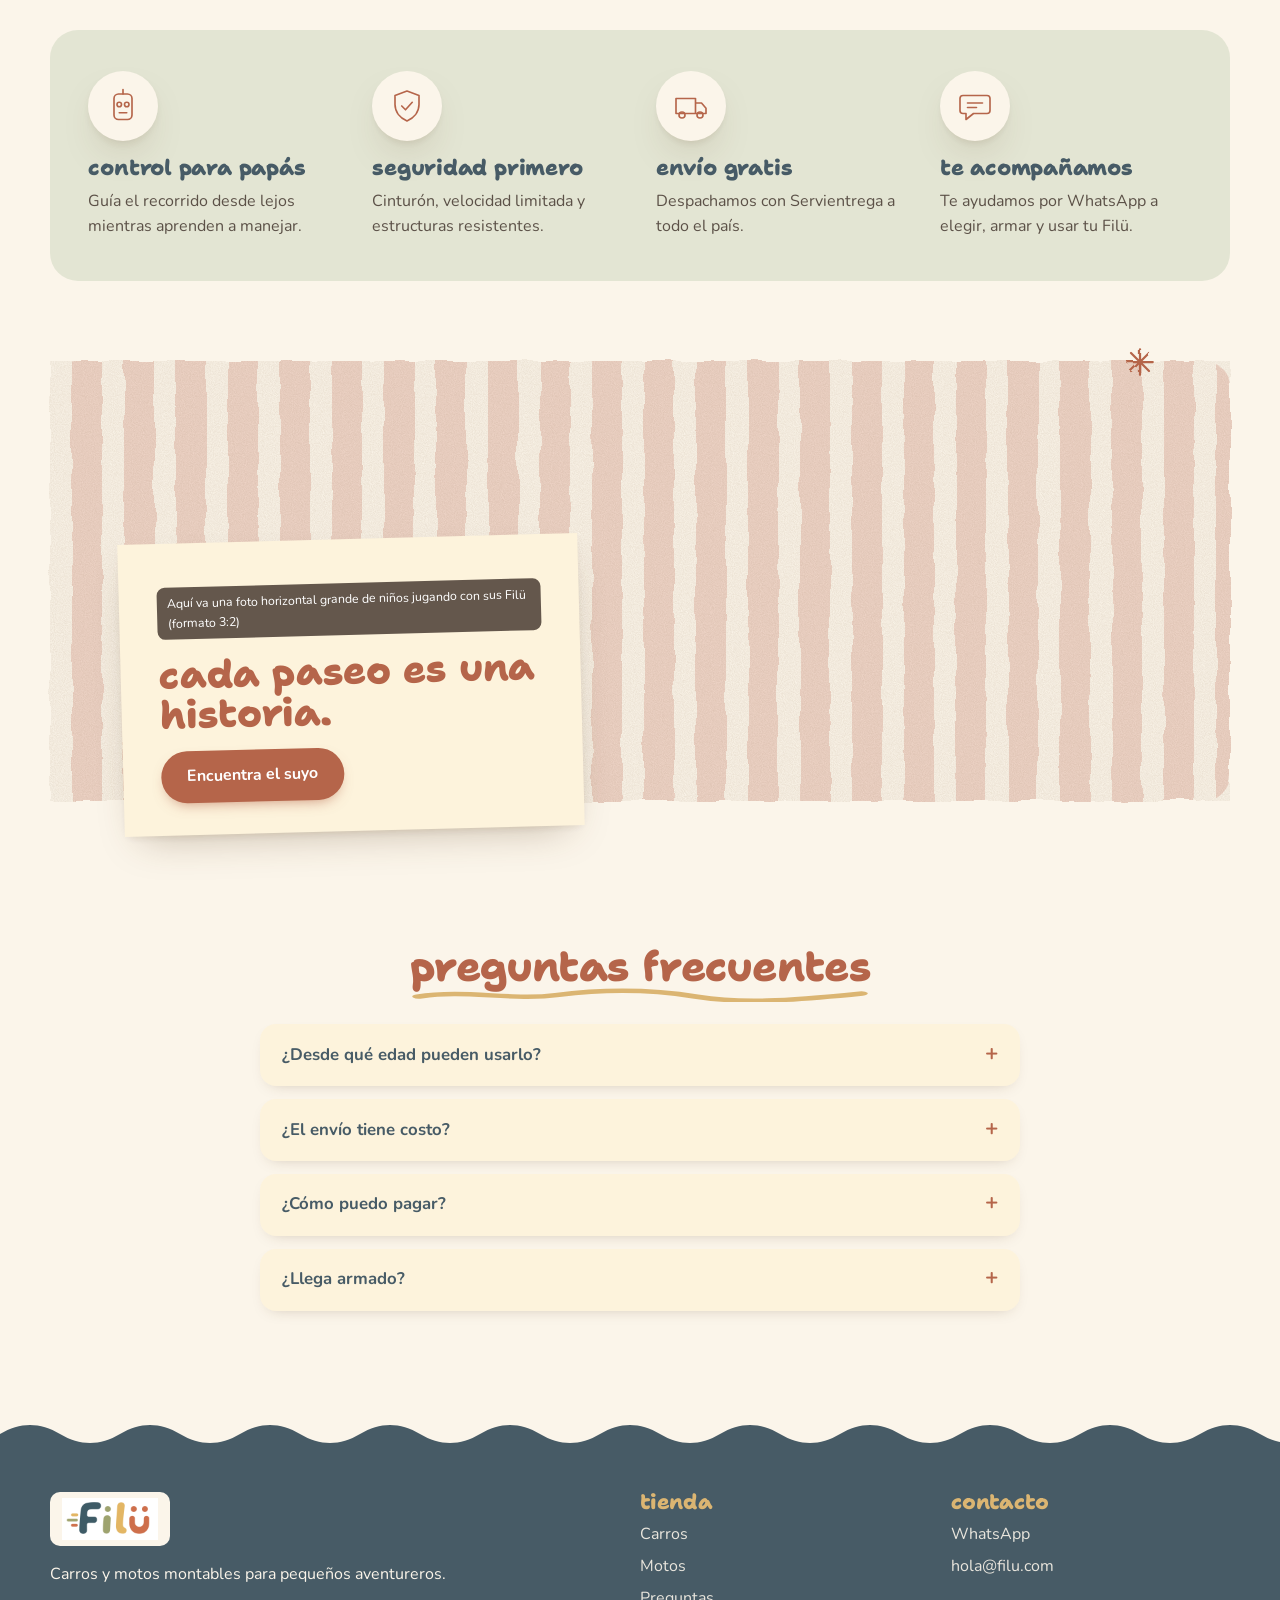
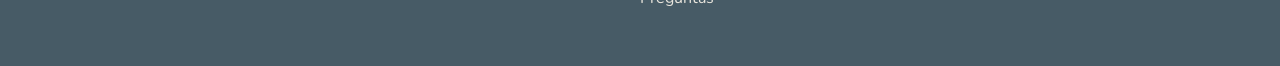
==== commit 8076f8a7: "Versión de prueba: sin arcos y fondos de imagen con colores de marca Co-Authored-By: Claude Opus 5.5" ====
--- a/prueba/index.html
+++ b/prueba/index.html
@@ -87,11 +87,11 @@
       <div class="wrap">
         <div class="cats">
           <a class="cat" href="catalogo.html?tipo=carro">
-            <div class="cat__img ph arch"><img src="assets/productos/can-am-maverick-1.jpg" alt="Carros" /></div>
+            <div class="cat__img ph arch bg-slate"><img src="assets/productos/can-am-maverick-1.jpg" alt="Carros" /></div>
             <div class="cat__txt"><h2 class="squiggle">carros</h2><span data-count="carro"></span></div>
           </a>
           <a class="cat" href="catalogo.html?tipo=moto">
-            <div class="cat__img ph ph--olive arch"><img src="assets/productos/scooter-dos-puestos-1389-1.jpg" alt="Motos" /></div>
+            <div class="cat__img ph arch bg-olive"><img src="assets/productos/scooter-dos-puestos-1389-1.jpg" alt="Motos" /></div>
             <div class="cat__txt"><h2 class="squiggle">motos</h2><span data-count="moto"></span></div>
           </a>
         </div>
@@ -194,10 +194,17 @@
     const HEX = { azul:"#3a6fb5", rojo:"#c8372d", fucsia:"#d63a8a", rosado:"#f0a6c2", negro:"#2b2b2b", blanco:"#f6f2ea", blanca:"#f6f2ea",
       gris:"#9a9ea3", "gris oscuro":"#5e6368", "gris claro":"#cdd0d2", verde:"#6ba43a", naranja:"#e8742a", arena:"#cdb48a", plateado:"#c3c7cb" };
     const money = (n) => "$" + n.toLocaleString("es-CO");
+    // Color principal de la foto 1 de cada producto → fondo de marca que mejor contrasta
+    const FOTO1 = { "utv-809":"azul", "can-am-maverick":"arena", "hilux":"rojo", "todoterreno-22f":"rojo", "patrulla-6667":"blanco",
+      "camioneta-909":"gris", "buggy-1688":"rojo", "turbo-hsd-800":"rojo", "camioneta-5599":"fucsia", "deportivo-550":"rojo",
+      "rodeo-1155":"azul", "moto-aventura-188":"rojo", "moto-deportiva-dls01":"rojo", "scooter-dos-puestos-1389":"fucsia", "scooter-grande-1658":"fucsia" };
+    const FONDOS = { azul:["mustard","terra"], rojo:["slate","mustard"], fucsia:["olive","slate"], blanco:["terra","slate"], gris:["mustard","olive"], arena:["slate","olive"], negro:["mustard","terra"] };
+    const used = {};
+    const fondo = (p) => { const c = FOTO1[p.id] || "negro"; used[c] = (used[c] || 0) + 1; const l = FONDOS[c]; return "bg-" + l[(used[c] - 1) % l.length]; };
     const list = PRODUCTS.filter((p) => p.destacado).slice(0, 8);
     document.querySelector("[data-grid]").innerHTML = list.map((p, i) => `
       <a class="card" href="producto.html?id=${p.id}" style="--tilt:${[-1.2, .8, -.6, 1.1][i % 4]}deg">
-        <div class="card__img ph"><img src="${p.fotos[0]}" alt="${p.nombre}" loading="lazy" />
+        <div class="card__img ph ${fondo(p)}"><img src="${p.fotos[0]}" alt="${p.nombre}" loading="lazy" />
           ${p.etiqueta ? `<span class="tag">${p.etiqueta}</span>` : ""}</div>
         <div class="card__body">
           <div class="dots">${p.colores.map((c) => `<i title="${c}" style="background:${HEX[c.toLowerCase()] || "#ccc"}"></i>`).join("")}</div>
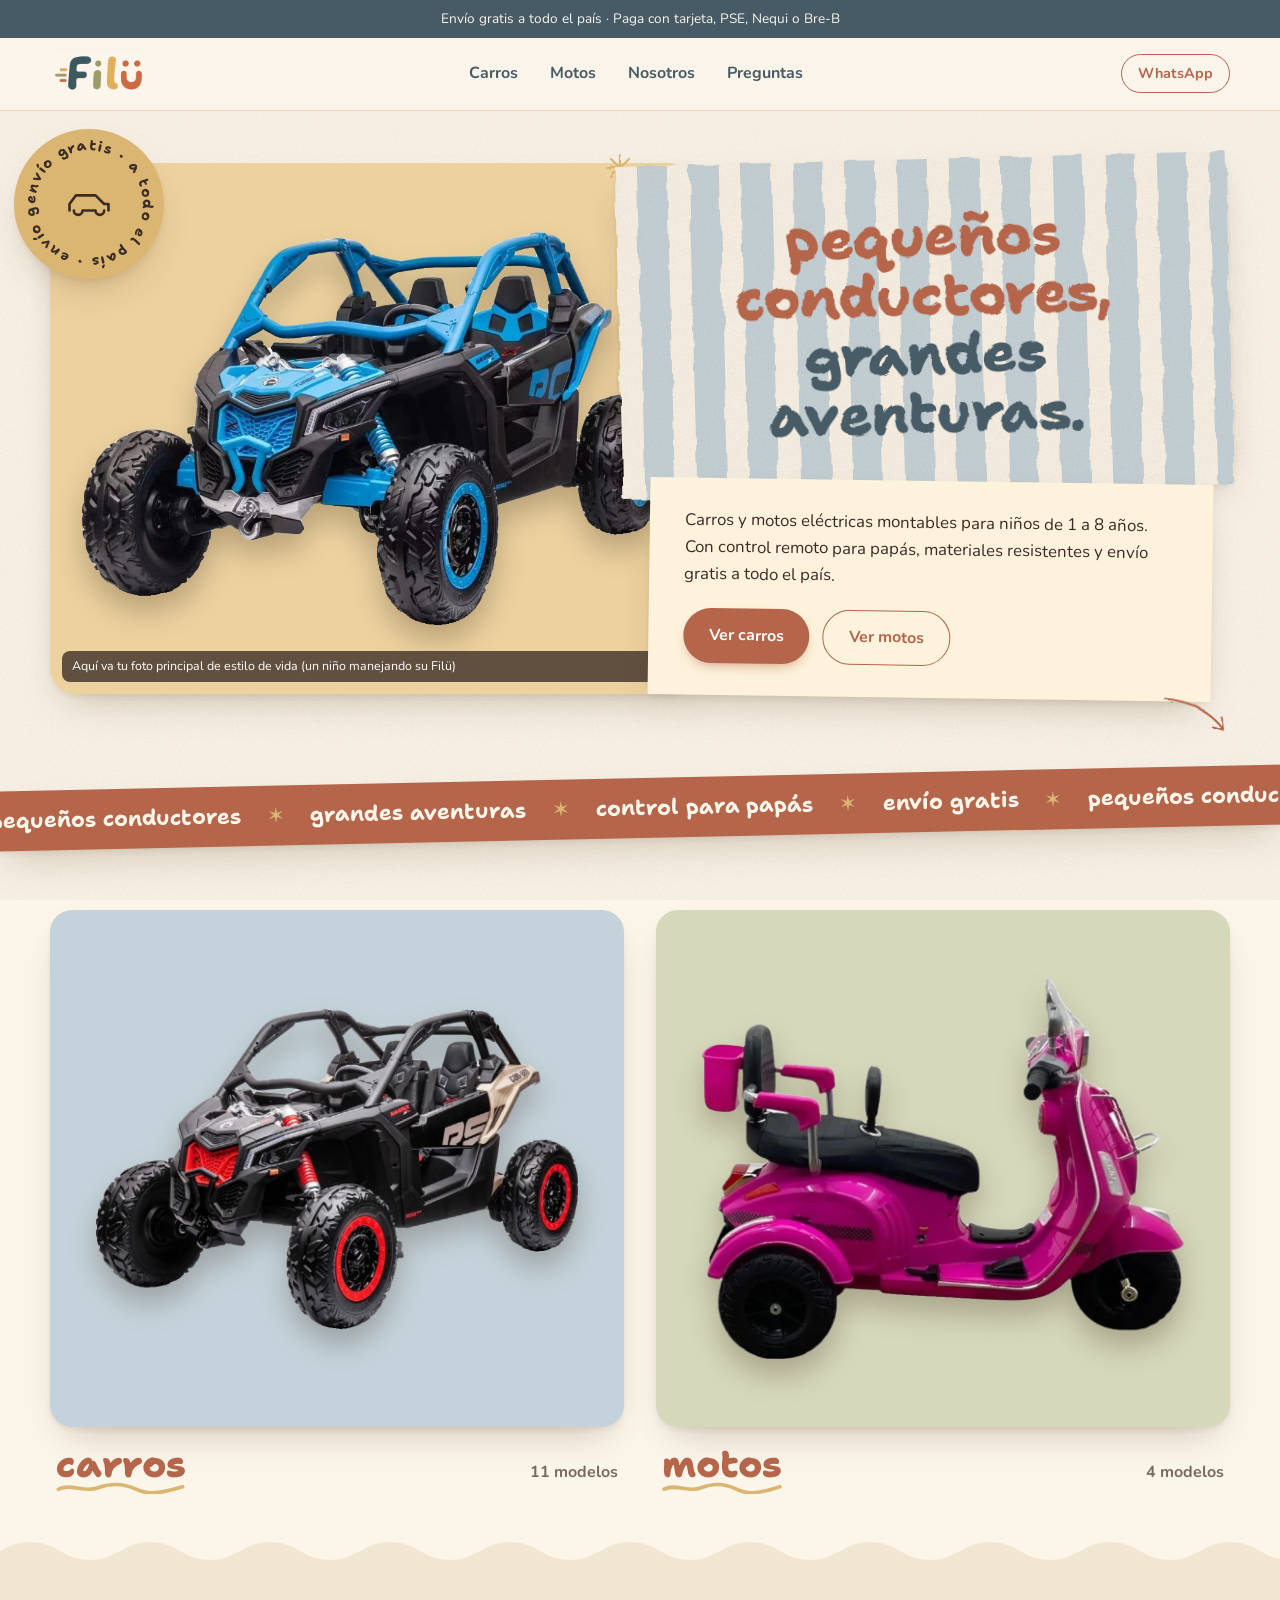
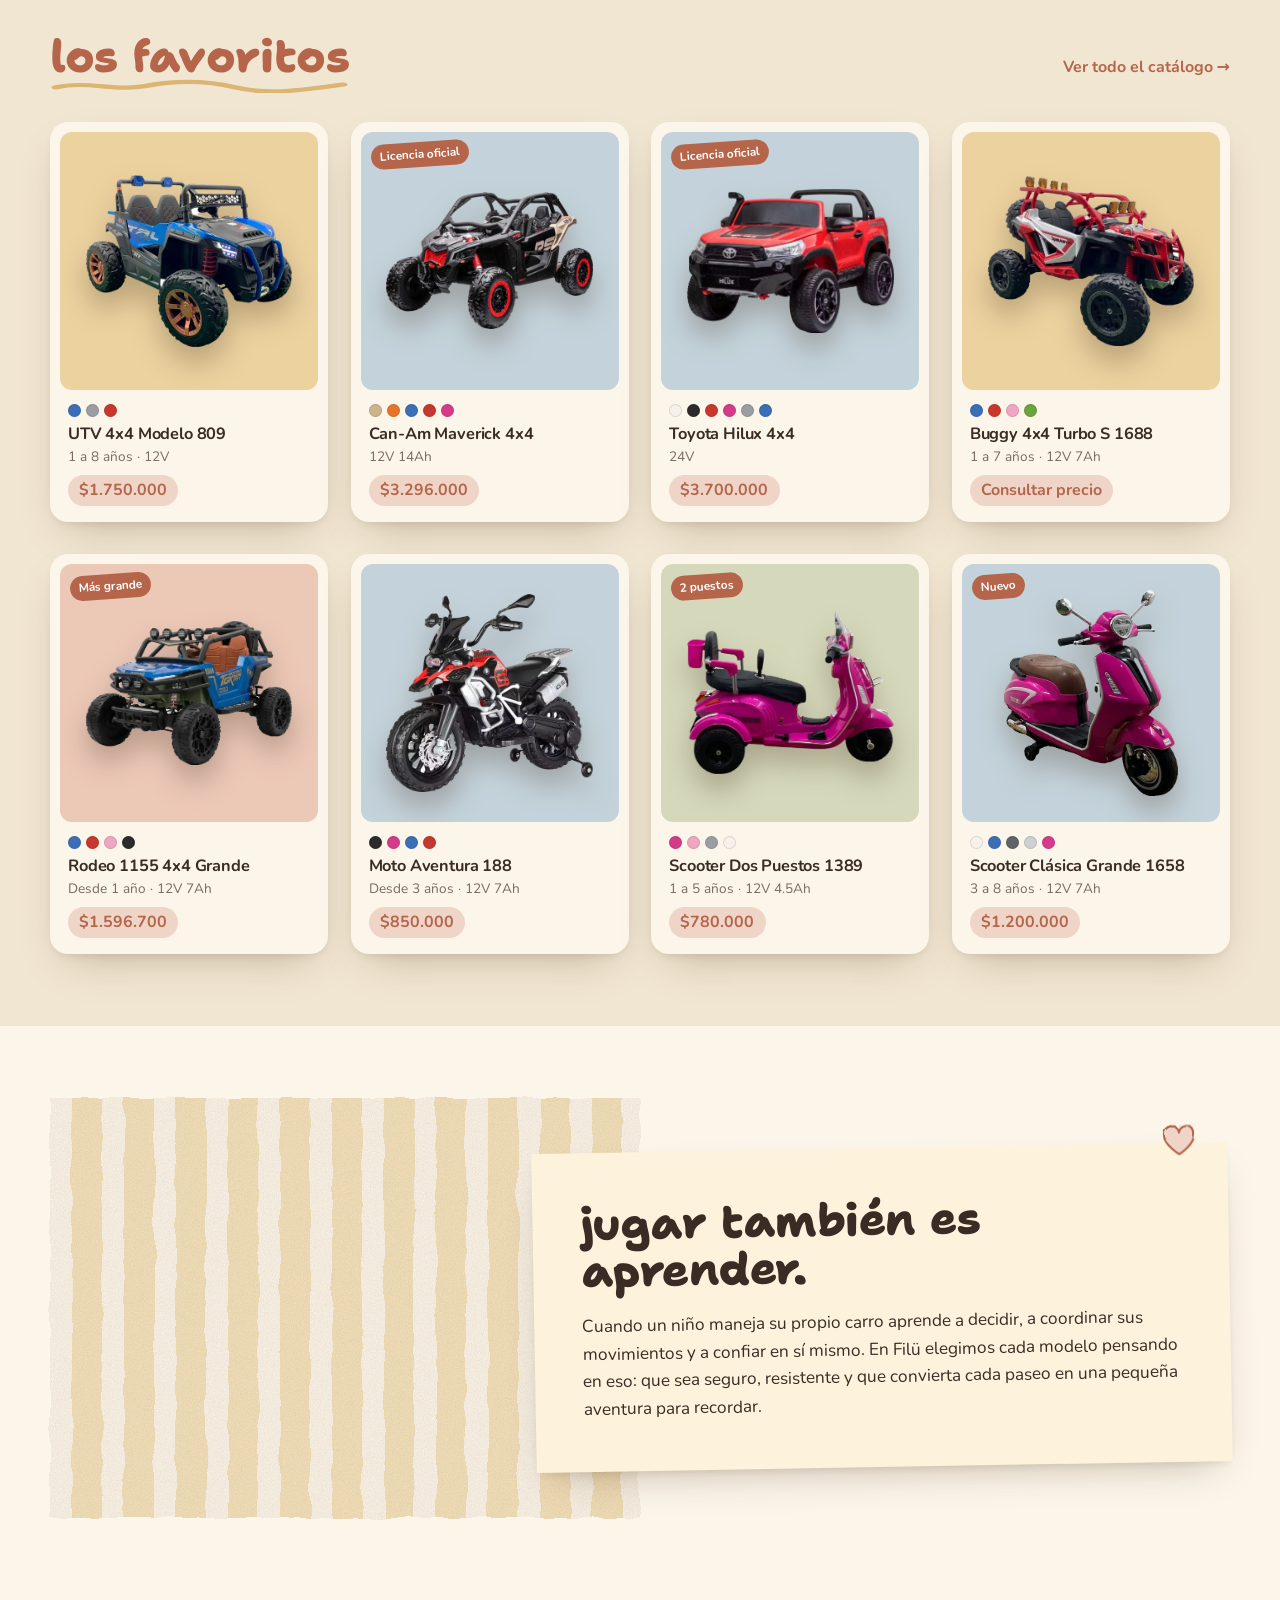
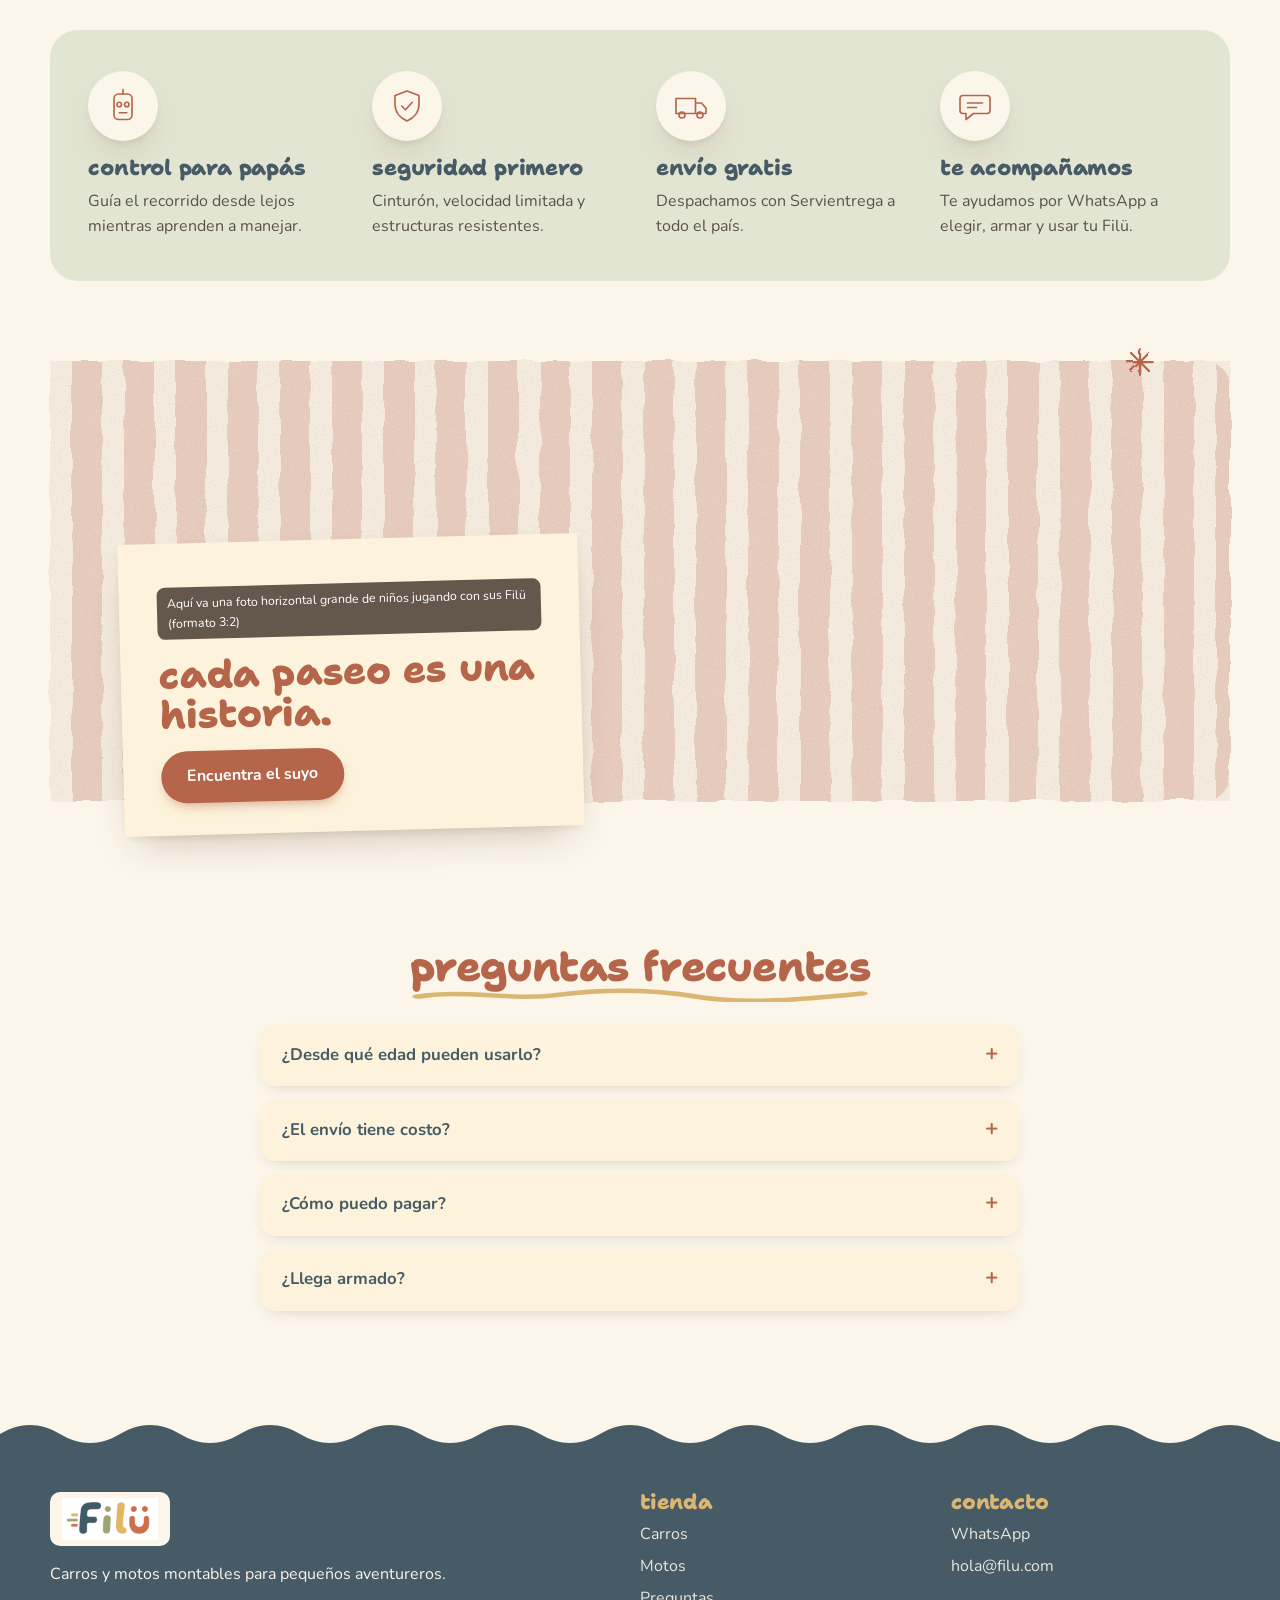
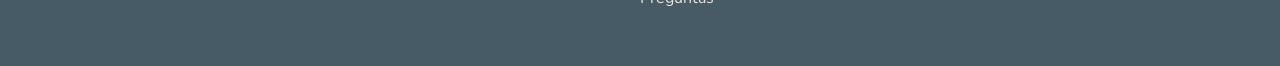
==== commit 47a1fd83: "Versión de prueba: fotos recortadas con colores reales y sombra suave - 126 fotos de producto recort" ====
--- a/prueba/index.html
+++ b/prueba/index.html
@@ -42,7 +42,7 @@
     <section class="hero">
       <div class="wrap hero__grid">
         <figure class="hero__photo ph">
-          <img src="assets/productos/can-am-maverick-2.jpg" alt="Can-Am Maverick 4x4" />
+          <img src="assets/productos/recortes/can-am-maverick-2.webp" alt="Can-Am Maverick 4x4" />
           <figcaption class="note">Aquí va tu foto principal de estilo de vida (un niño manejando su Filü)</figcaption>
         </figure>
 
@@ -87,11 +87,11 @@
       <div class="wrap">
         <div class="cats">
           <a class="cat" href="catalogo.html?tipo=carro">
-            <div class="cat__img ph arch bg-slate"><img src="assets/productos/can-am-maverick-1.jpg" alt="Carros" /></div>
+            <div class="cat__img ph arch bg-slate"><img src="assets/productos/recortes/can-am-maverick-1.webp" alt="Carros" /></div>
             <div class="cat__txt"><h2 class="squiggle">carros</h2><span data-count="carro"></span></div>
           </a>
           <a class="cat" href="catalogo.html?tipo=moto">
-            <div class="cat__img ph arch bg-olive"><img src="assets/productos/scooter-dos-puestos-1389-1.jpg" alt="Motos" /></div>
+            <div class="cat__img ph arch bg-olive"><img src="assets/productos/recortes/scooter-dos-puestos-1389-1.webp" alt="Motos" /></div>
             <div class="cat__txt"><h2 class="squiggle">motos</h2><span data-count="moto"></span></div>
           </a>
         </div>
@@ -199,12 +199,13 @@
       "camioneta-909":"gris", "buggy-1688":"rojo", "turbo-hsd-800":"rojo", "camioneta-5599":"fucsia", "deportivo-550":"rojo",
       "rodeo-1155":"azul", "moto-aventura-188":"rojo", "moto-deportiva-dls01":"rojo", "scooter-dos-puestos-1389":"fucsia", "scooter-grande-1658":"fucsia" };
     const FONDOS = { azul:["mustard","terra"], rojo:["slate","mustard"], fucsia:["olive","slate"], blanco:["terra","slate"], gris:["mustard","olive"], arena:["slate","olive"], negro:["mustard","terra"] };
+    const recorte = (f) => f.replace("assets/productos/", "assets/productos/recortes/").replace(".jpg", ".webp");
     const used = {};
     const fondo = (p) => { const c = FOTO1[p.id] || "negro"; used[c] = (used[c] || 0) + 1; const l = FONDOS[c]; return "bg-" + l[(used[c] - 1) % l.length]; };
     const list = PRODUCTS.filter((p) => p.destacado).slice(0, 8);
     document.querySelector("[data-grid]").innerHTML = list.map((p, i) => `
       <a class="card" href="producto.html?id=${p.id}" style="--tilt:${[-1.2, .8, -.6, 1.1][i % 4]}deg">
-        <div class="card__img ph ${fondo(p)}"><img src="${p.fotos[0]}" alt="${p.nombre}" loading="lazy" />
+        <div class="card__img ph ${fondo(p)}"><img src="${recorte(p.fotos[0])}" alt="${p.nombre}" loading="lazy" />
           ${p.etiqueta ? `<span class="tag">${p.etiqueta}</span>` : ""}</div>
         <div class="card__body">
           <div class="dots">${p.colores.map((c) => `<i title="${c}" style="background:${HEX[c.toLowerCase()] || "#ccc"}"></i>`).join("")}</div>
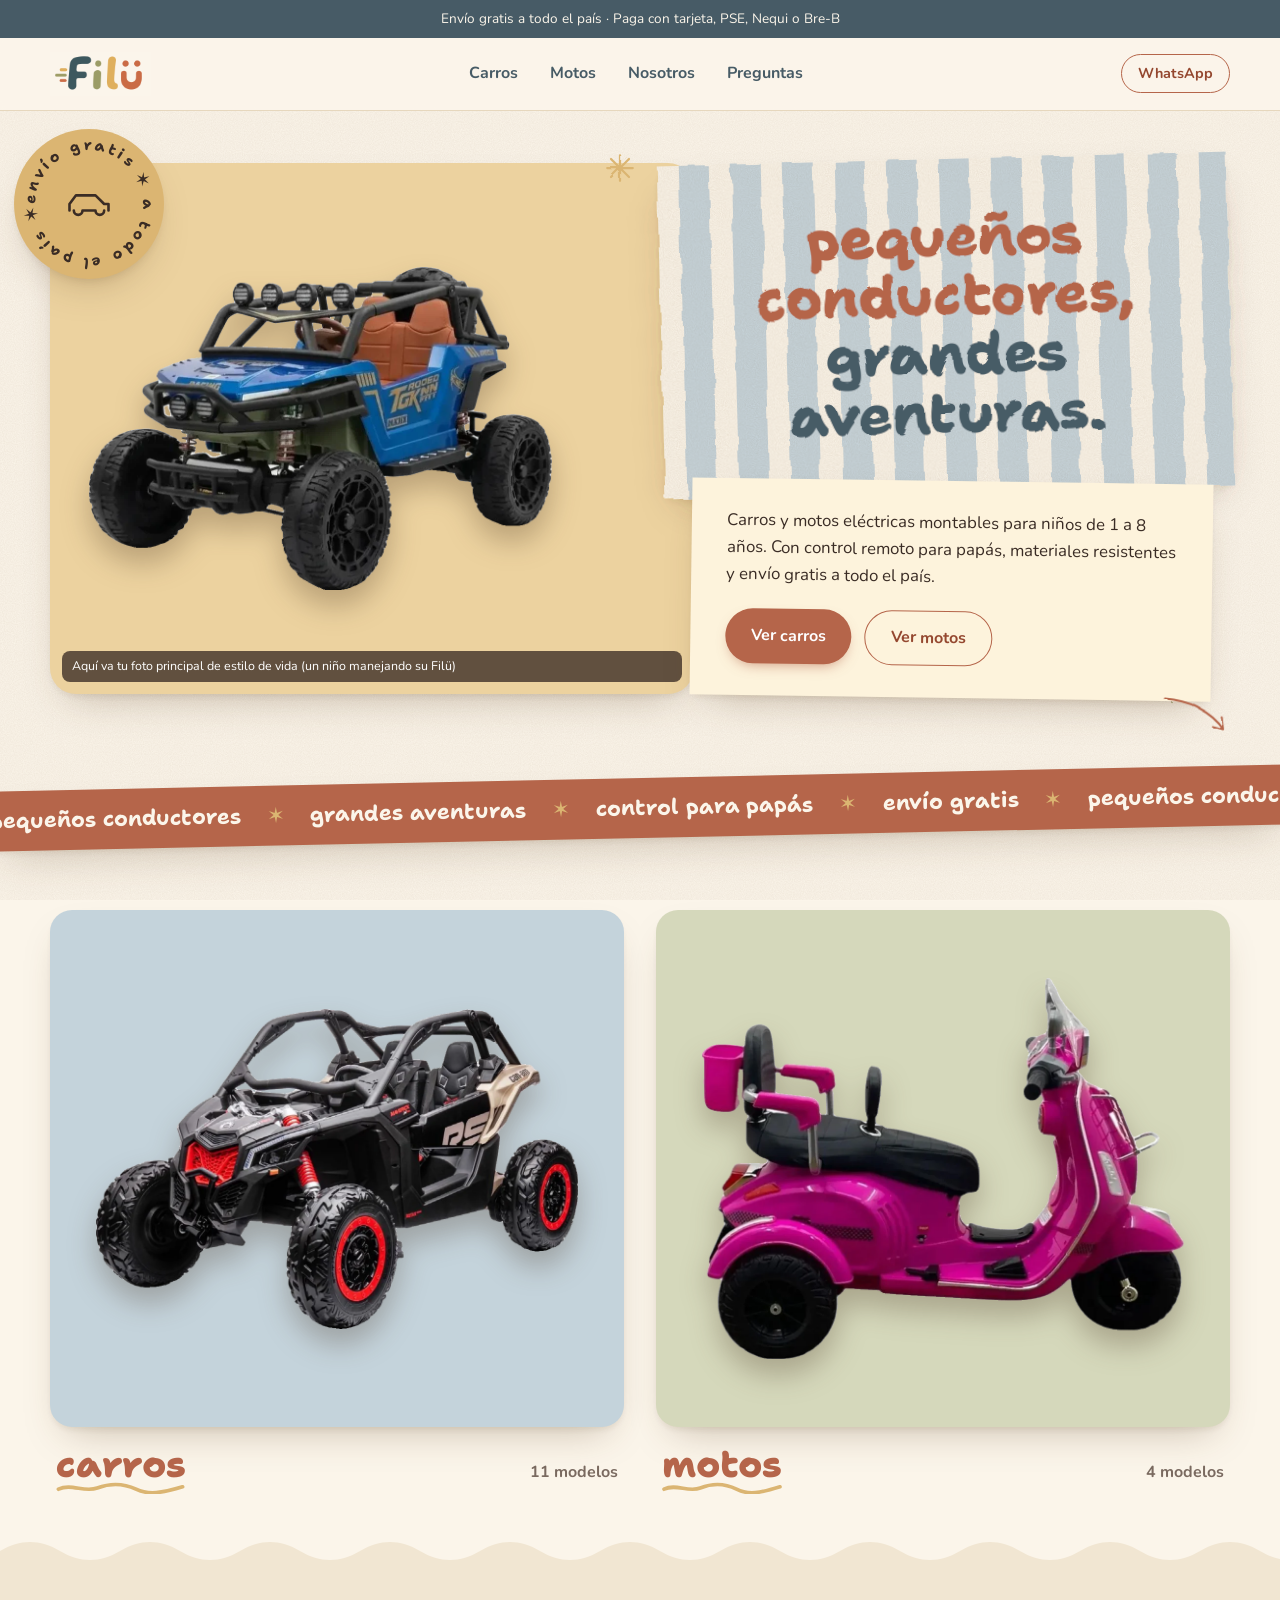
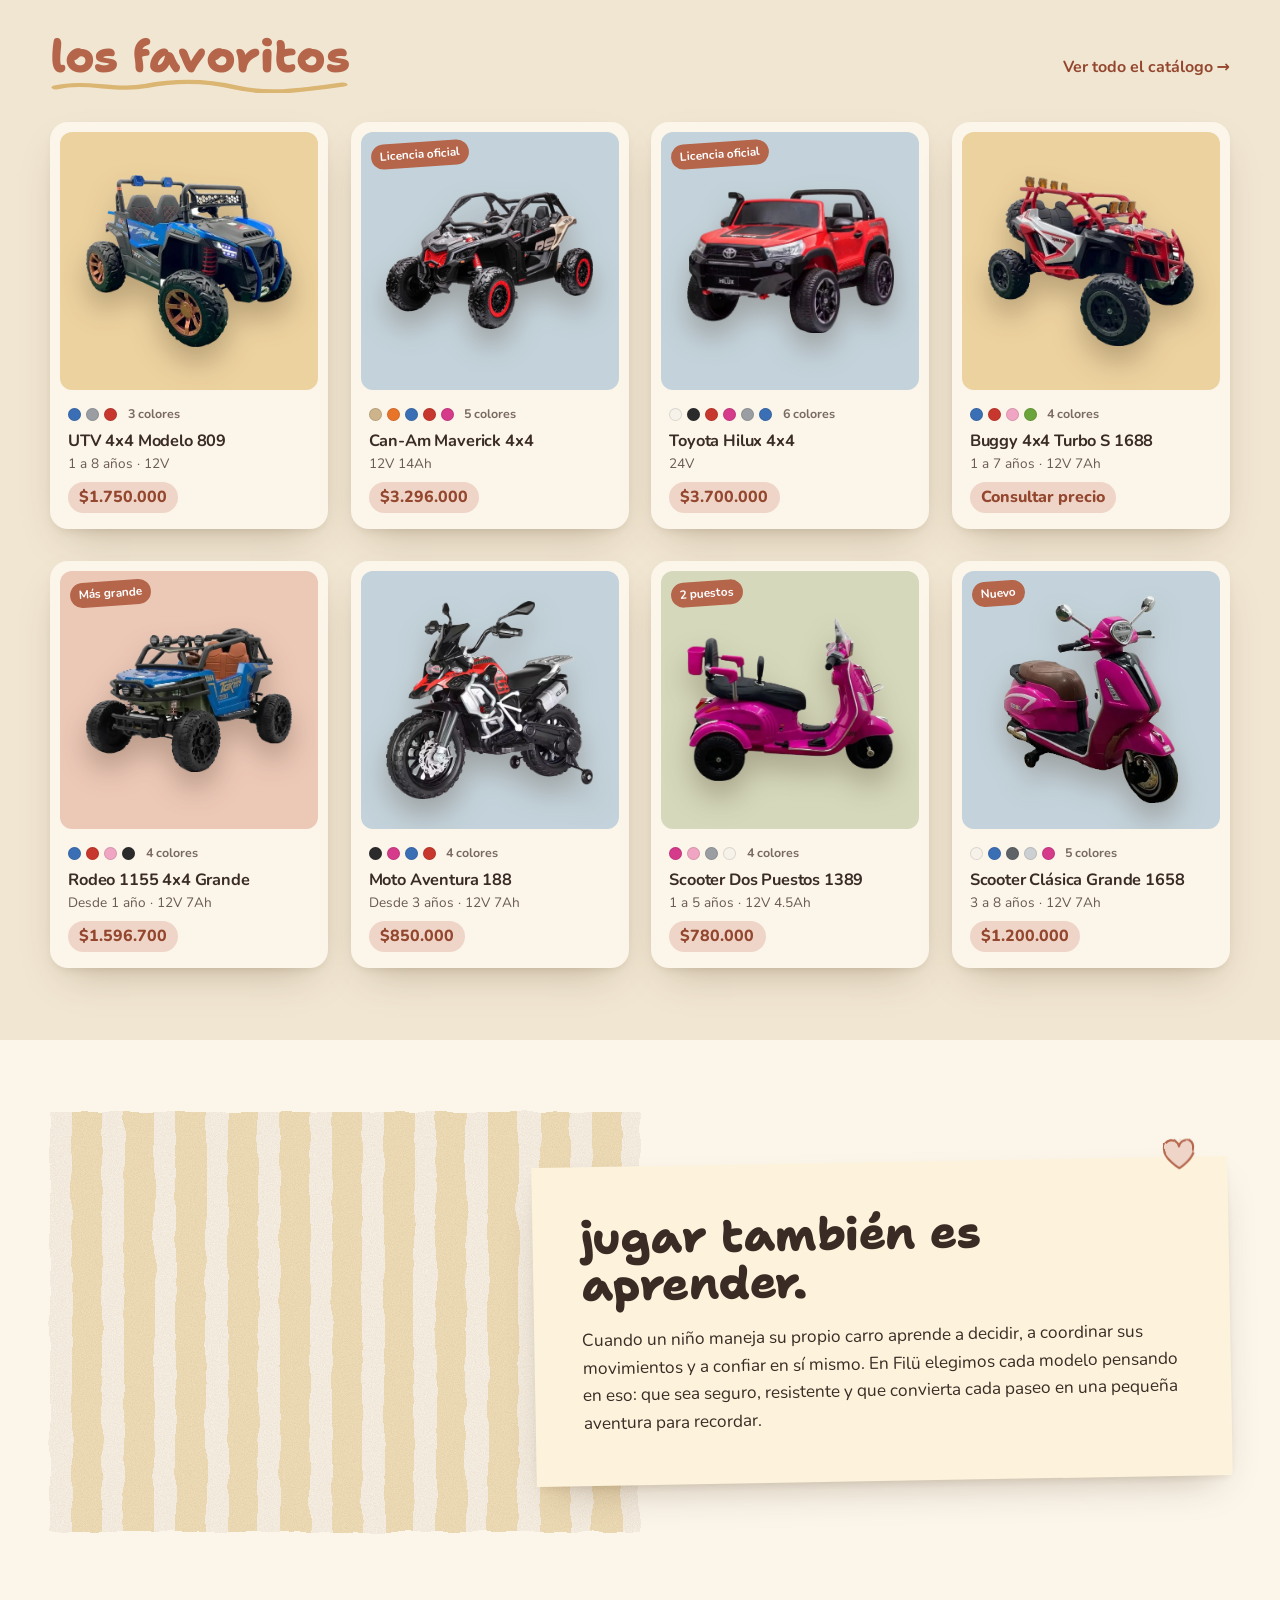
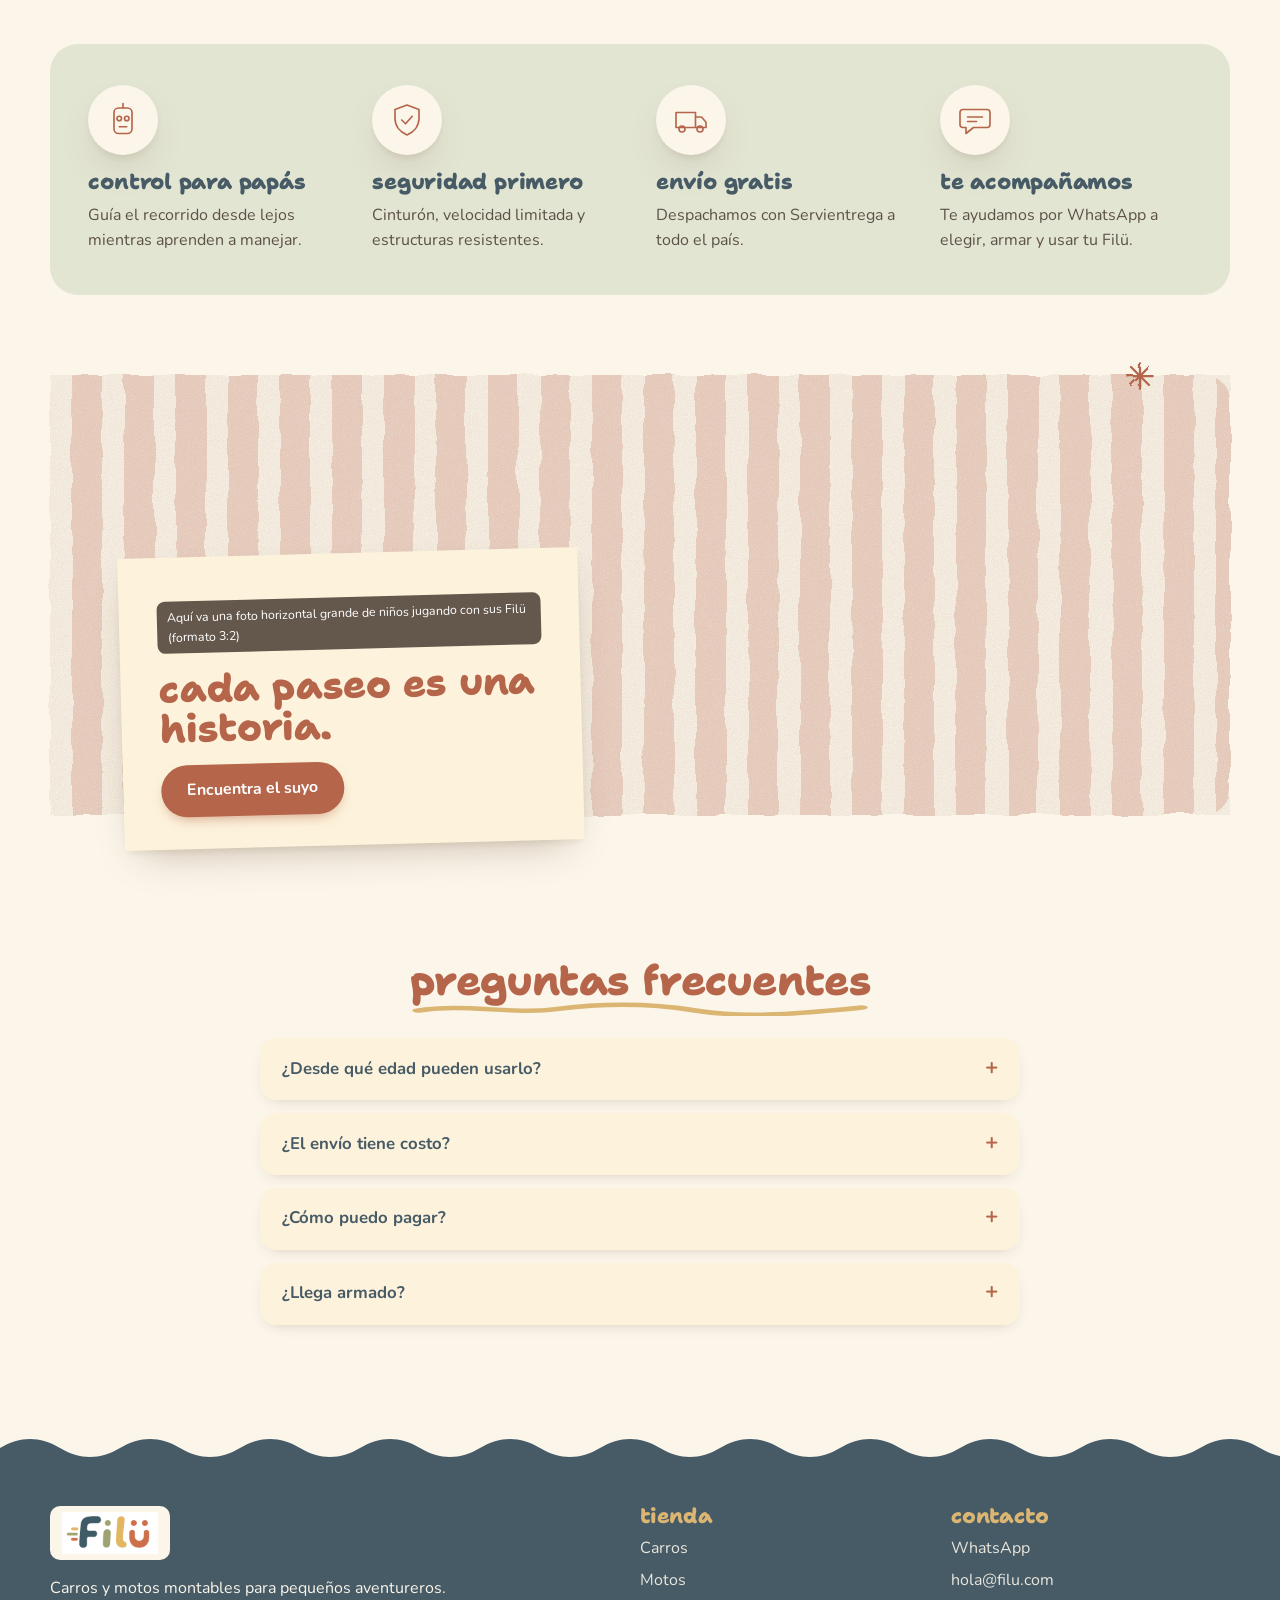
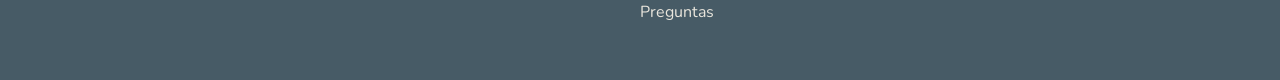
==== commit 5dabb4f8: "Versión de prueba: ajustes de sello, portada, contraste y colores - Sello circular sin texto encimad" ====
--- a/prueba/index.html
+++ b/prueba/index.html
@@ -42,7 +42,7 @@
     <section class="hero">
       <div class="wrap hero__grid">
         <figure class="hero__photo ph">
-          <img src="assets/productos/recortes/can-am-maverick-2.webp" alt="Can-Am Maverick 4x4" />
+          <img src="assets/productos/recortes/rodeo-1155-1.webp" alt="Rodeo 1155 4x4 Grande" />
           <figcaption class="note">Aquí va tu foto principal de estilo de vida (un niño manejando su Filü)</figcaption>
         </figure>
 
@@ -64,7 +64,7 @@
         <div class="seal" aria-hidden="true">
           <svg viewBox="0 0 200 200">
             <defs><path id="circle" d="M100,100 m-72,0 a72,72 0 1,1 144,0 a72,72 0 1,1 -144,0"/></defs>
-            <text><textPath href="#circle">envío gratis · a todo el país · envío gratis · a todo el país ·</textPath></text>
+            <text><textPath href="#circle" textLength="448" lengthAdjust="spacing">envío gratis ✶ a todo el país ✶ </textPath></text>
           </svg>
           <svg class="seal__car" viewBox="0 0 48 48"><path d="M6 30v-6l6-8h18l8 8h4v6M10 30a4 4 0 108 0M30 30a4 4 0 108 0M18 30h12"/></svg>
         </div>
@@ -208,7 +208,7 @@
         <div class="card__img ph ${fondo(p)}"><img src="${recorte(p.fotos[0])}" alt="${p.nombre}" loading="lazy" />
           ${p.etiqueta ? `<span class="tag">${p.etiqueta}</span>` : ""}</div>
         <div class="card__body">
-          <div class="dots">${p.colores.map((c) => `<i title="${c}" style="background:${HEX[c.toLowerCase()] || "#ccc"}"></i>`).join("")}</div>
+          <div class="dots">${p.colores.map((c) => `<i title="${c}" style="background:${HEX[c.toLowerCase()] || "#ccc"}"></i>`).join("")}${p.colores.length ? `<small>${p.colores.length} ${p.colores.length === 1 ? "color" : "colores"}</small>` : ""}</div>
           <h3>${p.nombre}</h3>
           <p class="card__meta">${[p.edad, p.bateria].filter(Boolean).join(" · ")}</p>
           <p class="card__price">${p.precio ? money(p.precio) : "Consultar precio"}</p>
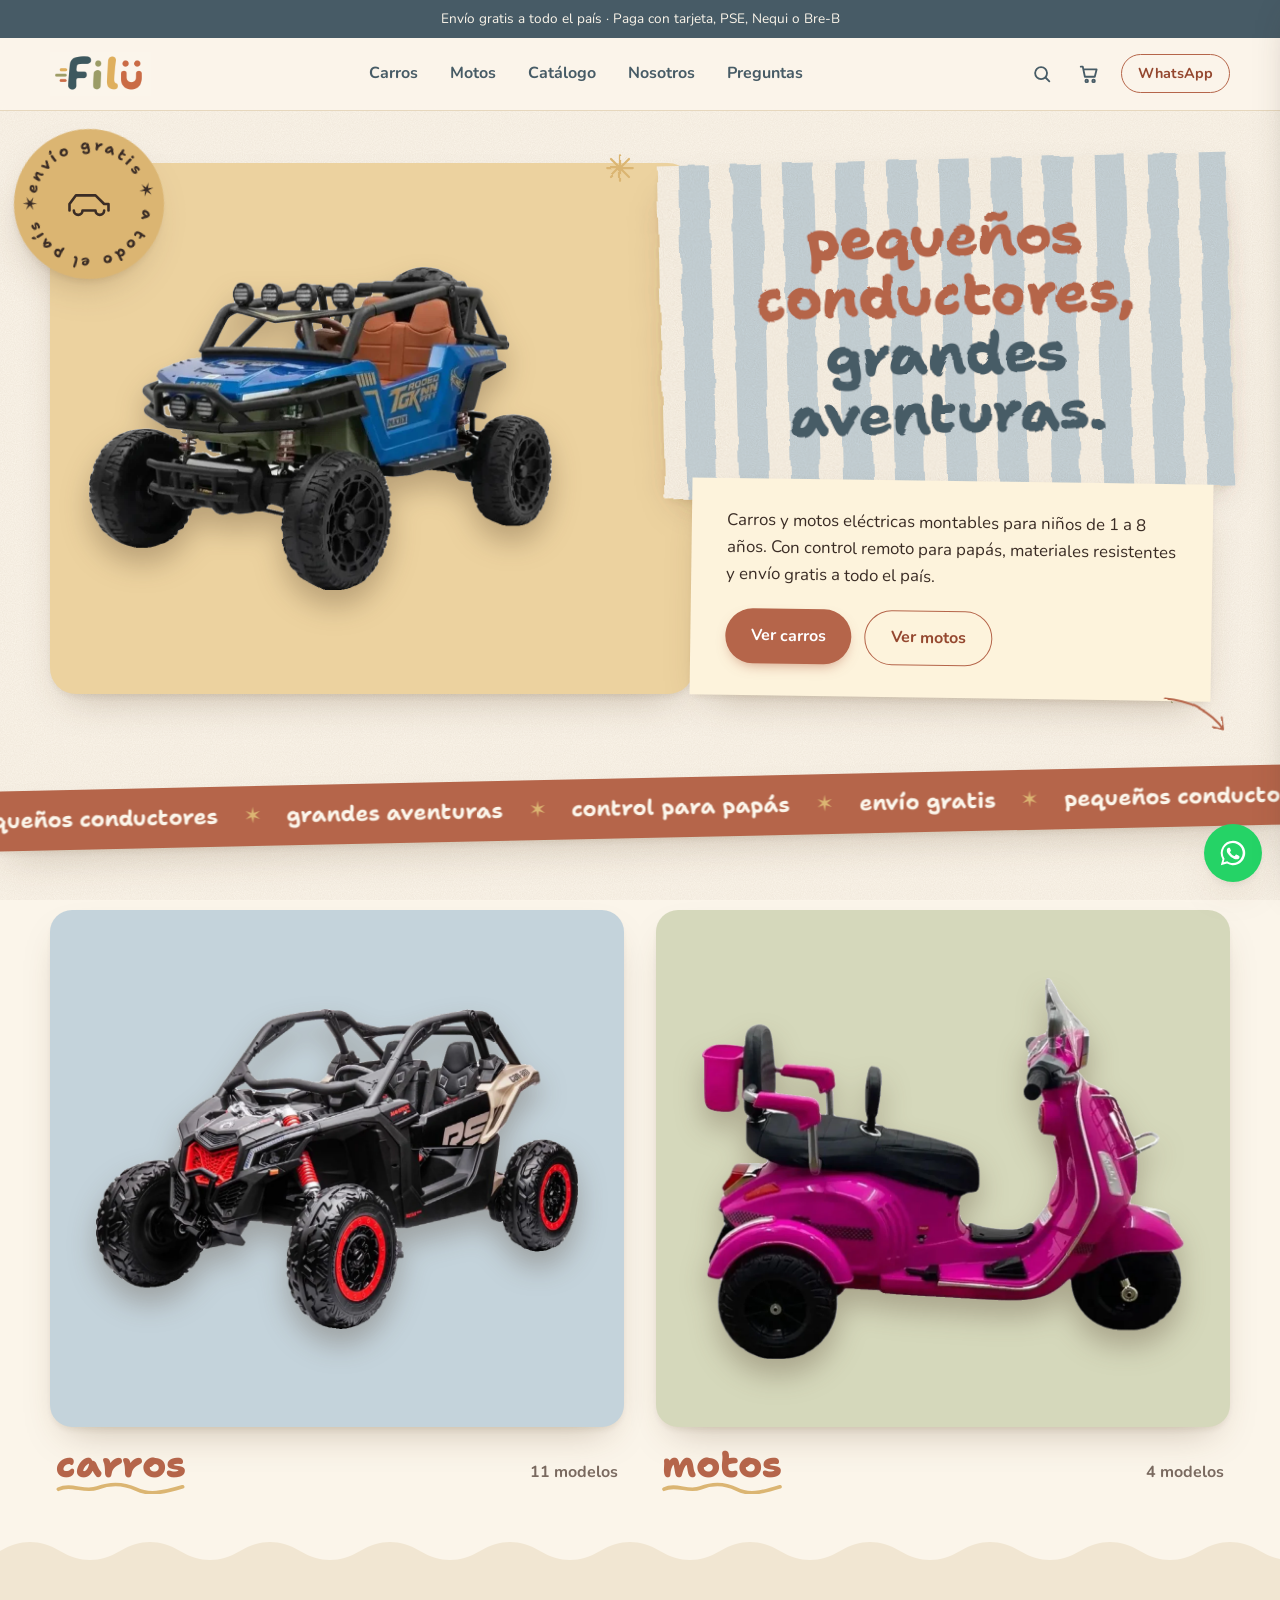
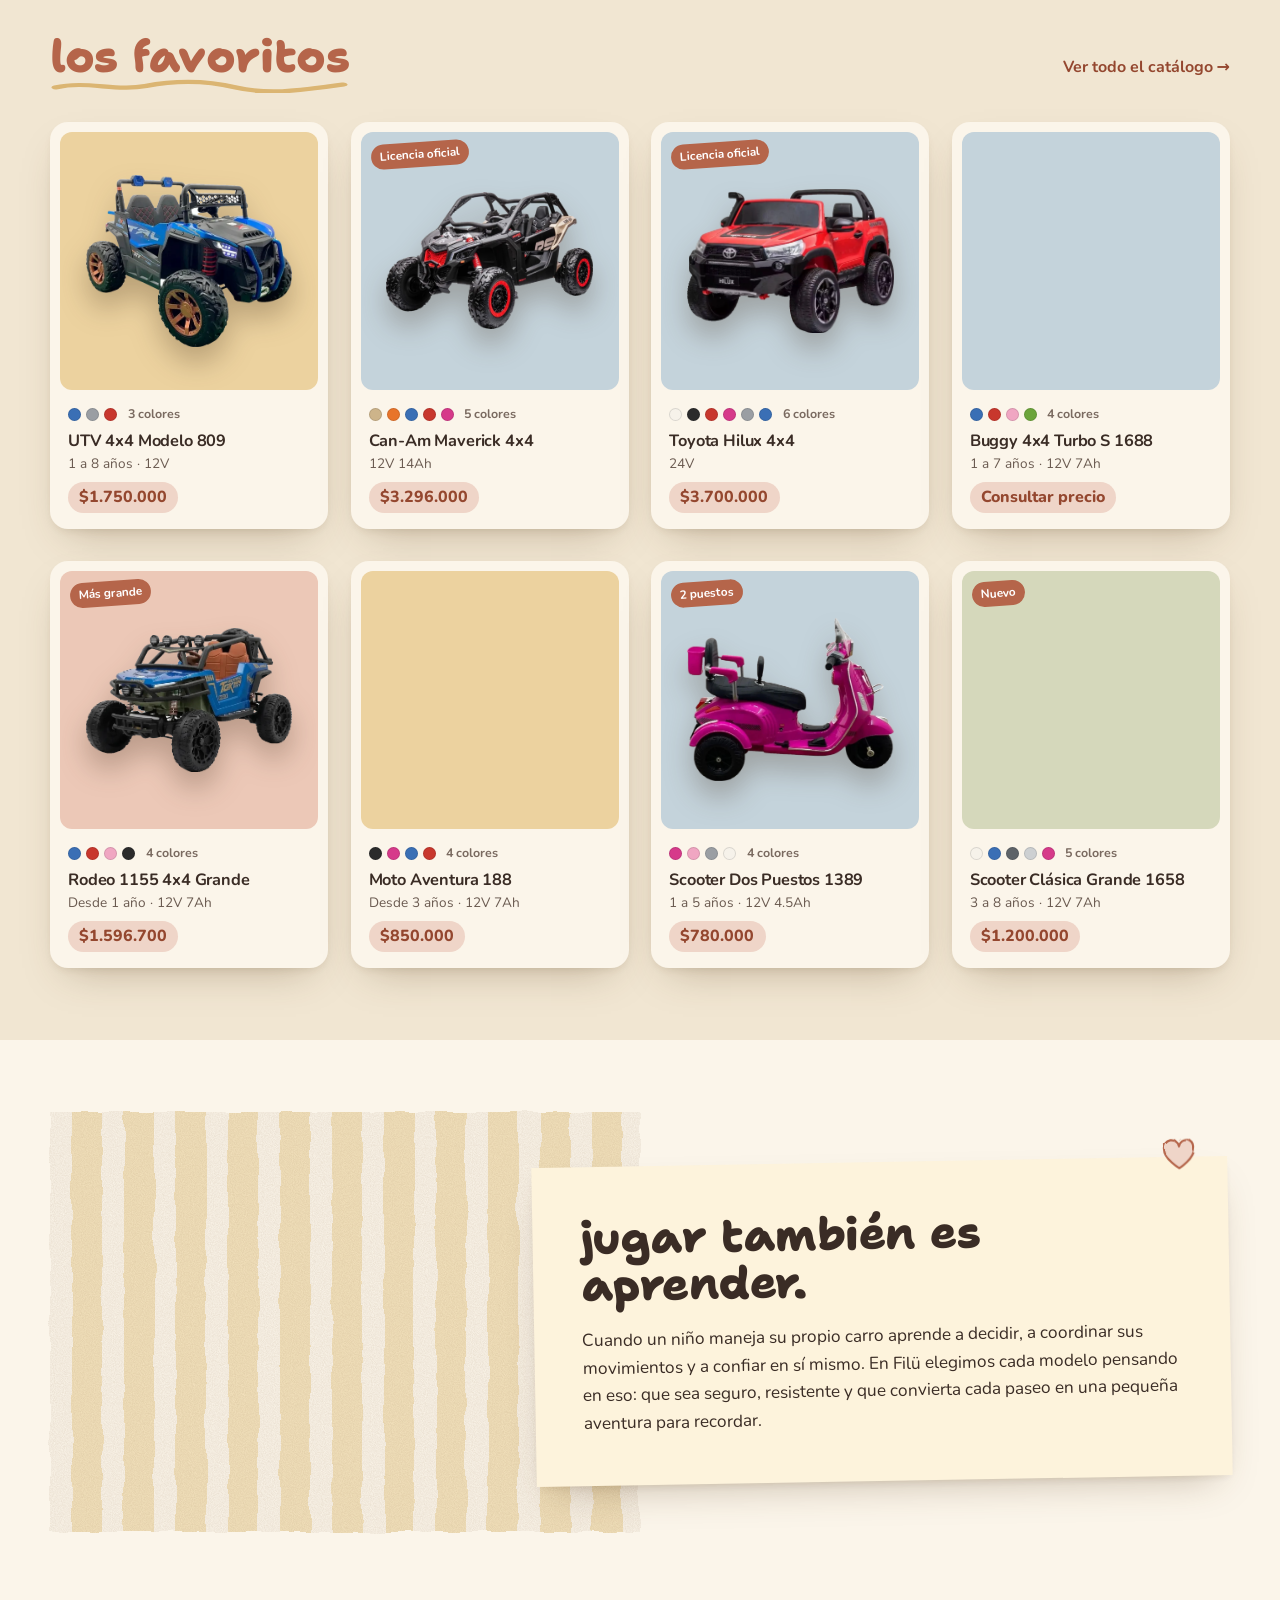
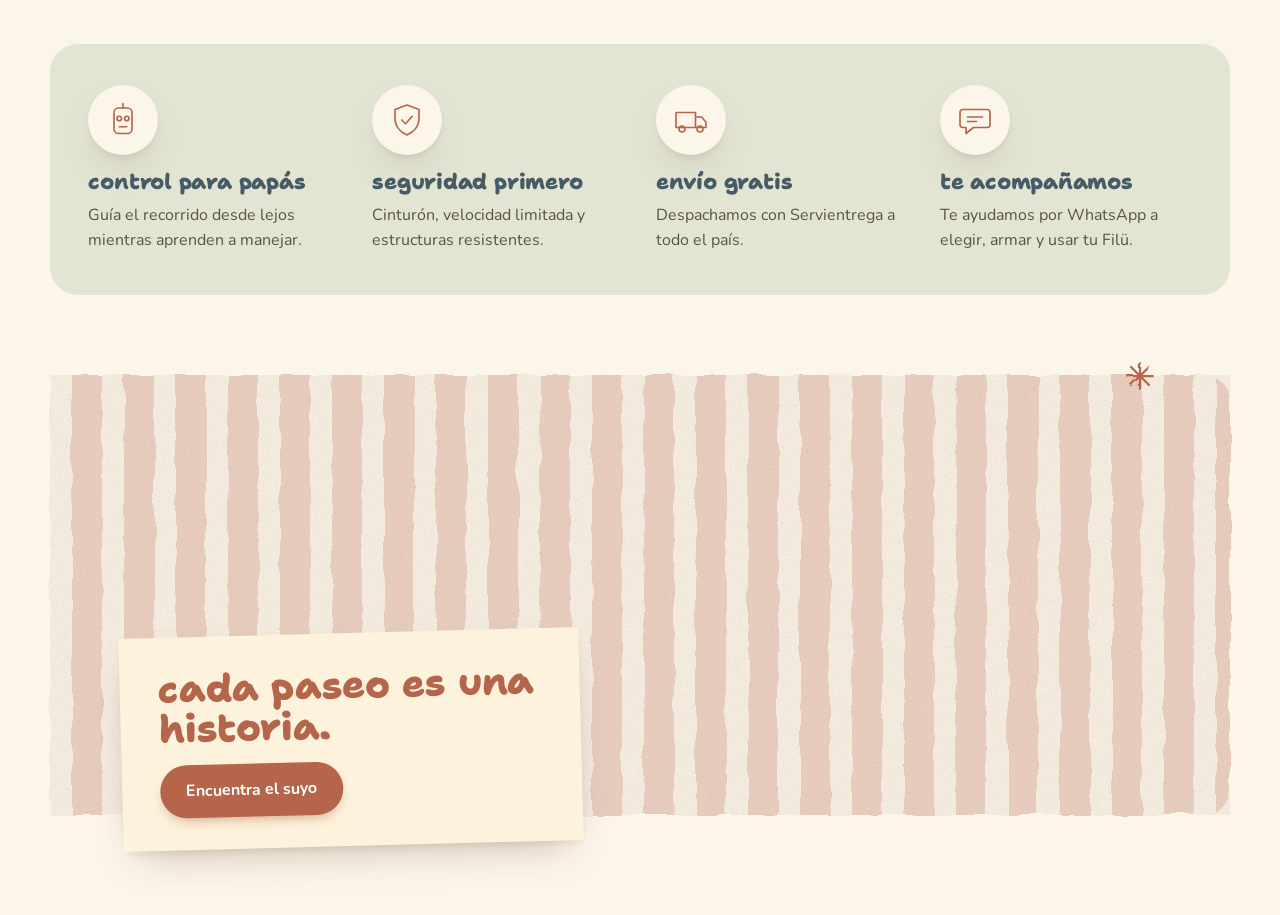
==== commit 68a5b7ea: "Aplicar el nuevo estilo a todo el sitio - Inicio, catálogo y ficha de producto con el mismo encabeza" ====
--- a/prueba/index.html
+++ b/prueba/index.html
@@ -1,224 +1 @@
-<!doctype html>
-<html lang="es">
-<head>
-  <meta charset="utf-8" />
-  <meta name="viewport" content="width=device-width, initial-scale=1" />
-  <base href="../" />
-  <title>Filü · Versión de prueba</title>
-  <meta name="description" content="Versión de prueba del nuevo estilo de Filü." />
-  <meta name="robots" content="noindex" />
-  <link rel="icon" href="assets/logo-filu.png" />
-  <link rel="preconnect" href="https://fonts.googleapis.com" />
-  <link rel="preconnect" href="https://fonts.gstatic.com" crossorigin />
-  <link href="https://fonts.googleapis.com/css2?family=Shantell+Sans:wght@500;700;800&family=Nunito:wght@400;600;700&display=swap" rel="stylesheet" />
-  <link rel="stylesheet" href="prueba/v2.css" />
-</head>
-<body>
-  <!-- Filtros SVG: bordes "pintados a mano" -->
-  <svg width="0" height="0" style="position:absolute" aria-hidden="true">
-    <filter id="rough"><feTurbulence type="fractalNoise" baseFrequency="0.035" numOctaves="2" seed="3"/><feDisplacementMap in="SourceGraphic" scale="7"/></filter>
-    <filter id="rough-sm"><feTurbulence type="fractalNoise" baseFrequency="0.05" numOctaves="2" seed="8"/><feDisplacementMap in="SourceGraphic" scale="4"/></filter>
-  </svg>
-
-  <div class="topbar">
-    <p>Envío gratis a todo el país · Paga con tarjeta, PSE, Nequi o Bre-B</p>
-  </div>
-
-  <header class="header">
-    <div class="wrap header__in">
-      <a href="prueba/index.html" class="logo"><img src="assets/logo-filu.png" alt="Filü" /></a>
-      <nav class="nav">
-        <a href="catalogo.html?tipo=carro">Carros</a>
-        <a href="catalogo.html?tipo=moto">Motos</a>
-        <a href="#nosotros">Nosotros</a>
-        <a href="#preguntas">Preguntas</a>
-      </nav>
-      <a class="btn btn--line btn--sm" data-wa href="#" target="_blank" rel="noopener">WhatsApp</a>
-    </div>
-  </header>
-
-  <main>
-    <!-- Portada -->
-    <section class="hero">
-      <div class="wrap hero__grid">
-        <figure class="hero__photo ph">
-          <img src="assets/productos/recortes/rodeo-1155-1.webp" alt="Rodeo 1155 4x4 Grande" />
-          <figcaption class="note">Aquí va tu foto principal de estilo de vida (un niño manejando su Filü)</figcaption>
-        </figure>
-
-        <div class="hero__cards">
-          <div class="stripes stripes--blue hero__title rough">
-            <h1>pequeños<br/>conductores,<br/><span>grandes aventuras.</span></h1>
-          </div>
-          <div class="paper hero__text lift">
-            <p>Carros y motos eléctricas montables para niños de 1 a 8 años. Con control remoto para papás, materiales resistentes y envío gratis a todo el país.</p>
-            <div class="hero__cta">
-              <a href="catalogo.html?tipo=carro" class="btn btn--solid">Ver carros</a>
-              <a href="catalogo.html?tipo=moto" class="btn btn--line">Ver motos</a>
-            </div>
-            <svg class="doodle doodle--arrow" viewBox="0 0 120 80"><path d="M6 10c30 2 60 14 78 40M84 50l-2-16M84 50l-15-4"/></svg>
-          </div>
-        </div>
-
-        <!-- Sello giratorio -->
-        <div class="seal" aria-hidden="true">
-          <svg viewBox="0 0 200 200">
-            <defs><path id="circle" d="M100,100 m-72,0 a72,72 0 1,1 144,0 a72,72 0 1,1 -144,0"/></defs>
-            <text><textPath href="#circle" textLength="448" lengthAdjust="spacing">envío gratis ✶ a todo el país ✶ </textPath></text>
-          </svg>
-          <svg class="seal__car" viewBox="0 0 48 48"><path d="M6 30v-6l6-8h18l8 8h4v6M10 30a4 4 0 108 0M30 30a4 4 0 108 0M18 30h12"/></svg>
-        </div>
-
-        <svg class="doodle doodle--star s1" viewBox="0 0 40 40"><path d="M20 3v34M3 20h34M8 8l24 24M32 8L8 32"/></svg>
-        <svg class="doodle doodle--star s2" viewBox="0 0 40 40"><path d="M20 3v34M3 20h34"/></svg>
-      </div>
-    </section>
-
-    <!-- Cinta de frases -->
-    <div class="ribbon" aria-hidden="true">
-      <div class="ribbon__track">
-        <span>pequeños conductores</span><b>✶</b><span>grandes aventuras</span><b>✶</b><span>control para papás</span><b>✶</b><span>envío gratis</span><b>✶</b>
-        <span>pequeños conductores</span><b>✶</b><span>grandes aventuras</span><b>✶</b><span>control para papás</span><b>✶</b><span>envío gratis</span><b>✶</b>
-      </div>
-    </div>
-
-    <!-- Categorías -->
-    <section class="section">
-      <div class="wrap">
-        <div class="cats">
-          <a class="cat" href="catalogo.html?tipo=carro">
-            <div class="cat__img ph arch bg-slate"><img src="assets/productos/recortes/can-am-maverick-1.webp" alt="Carros" /></div>
-            <div class="cat__txt"><h2 class="squiggle">carros</h2><span data-count="carro"></span></div>
-          </a>
-          <a class="cat" href="catalogo.html?tipo=moto">
-            <div class="cat__img ph arch bg-olive"><img src="assets/productos/recortes/scooter-dos-puestos-1389-1.webp" alt="Motos" /></div>
-            <div class="cat__txt"><h2 class="squiggle">motos</h2><span data-count="moto"></span></div>
-          </a>
-        </div>
-      </div>
-    </section>
-
-    <!-- Destacados -->
-    <section class="section section--sand wavy">
-      <div class="wrap">
-        <div class="head">
-          <h2 class="squiggle">los favoritos</h2>
-          <a class="link" href="catalogo.html">Ver todo el catálogo →</a>
-        </div>
-        <div class="grid" data-grid></div>
-      </div>
-    </section>
-
-    <!-- Manifiesto -->
-    <section class="section" id="nosotros">
-      <div class="wrap manifest">
-        <div class="stripes stripes--mustard manifest__stripes rough" aria-hidden="true"></div>
-        <div class="paper manifest__card lift">
-          <svg class="doodle doodle--heart" viewBox="0 0 48 48"><path d="M24 40S6 29 6 17a9 9 0 0118-3 9 9 0 0118 3c0 12-18 23-18 23z"/></svg>
-          <h2>jugar también es aprender.</h2>
-          <p>Cuando un niño maneja su propio carro aprende a decidir, a coordinar sus movimientos y a confiar en sí mismo. En Filü elegimos cada modelo pensando en eso: que sea seguro, resistente y que convierta cada paseo en una pequeña aventura para recordar.</p>
-        </div>
-      </div>
-    </section>
-
-    <!-- Promesas -->
-    <section class="section section--tight">
-      <div class="wrap promises-box">
-        <div class="promises">
-          <div class="promise">
-            <span class="promise__icon"><svg viewBox="0 0 48 48"><rect x="12" y="8" width="24" height="34" rx="6"/><circle cx="19" cy="22" r="3"/><circle cx="29" cy="22" r="3"/><path d="M19 33h10M24 2v6"/></svg></span>
-            <h3>control para papás</h3>
-            <p>Guía el recorrido desde lejos mientras aprenden a manejar.</p>
-          </div>
-          <div class="promise">
-            <span class="promise__icon"><svg viewBox="0 0 48 48"><path d="M24 4l16 6v12c0 10-7 18-16 22C15 40 8 32 8 22V10z"/><path d="M17 24l5 5 9-10"/></svg></span>
-            <h3>seguridad primero</h3>
-            <p>Cinturón, velocidad limitada y estructuras resistentes.</p>
-          </div>
-          <div class="promise">
-            <span class="promise__icon"><svg viewBox="0 0 48 48"><path d="M4 14h26v20H4zM30 20h8l6 7v7H30"/><circle cx="12" cy="36" r="4"/><circle cx="36" cy="36" r="4"/></svg></span>
-            <h3>envío gratis</h3>
-            <p>Despachamos con Servientrega a todo el país.</p>
-          </div>
-          <div class="promise">
-            <span class="promise__icon"><svg viewBox="0 0 48 48"><path d="M8 10h32a4 4 0 014 4v16a4 4 0 01-4 4H22l-10 8v-8H8a4 4 0 01-4-4V14a4 4 0 014-4z"/><path d="M14 20h20M14 26h12"/></svg></span>
-            <h3>te acompañamos</h3>
-            <p>Te ayudamos por WhatsApp a elegir, armar y usar tu Filü.</p>
-          </div>
-        </div>
-      </div>
-    </section>
-
-    <!-- Foto de estilo de vida -->
-    <section class="section section--tight">
-      <div class="wrap">
-        <div class="lifestyle">
-          <div class="lifestyle__photo stripes stripes--terra rough"></div>
-          <div class="paper lifestyle__card lift">
-            <p class="note note--static">Aquí va una foto horizontal grande de niños jugando con sus Filü (formato 3:2)</p>
-            <h2>cada paseo es una historia.</h2>
-            <a href="catalogo.html" class="btn btn--solid">Encuentra el suyo</a>
-          </div>
-          <svg class="doodle doodle--star s3" viewBox="0 0 40 40"><path d="M20 3v34M3 20h34M8 8l24 24M32 8L8 32"/></svg>
-        </div>
-      </div>
-    </section>
-
-    <!-- Preguntas -->
-    <section class="section" id="preguntas">
-      <div class="wrap faq-wrap">
-        <h2 class="squiggle squiggle--center">preguntas frecuentes</h2>
-        <div class="faq">
-          <details><summary>¿Desde qué edad pueden usarlo?</summary><p>Tenemos modelos desde los 18 meses (con control remoto para papás) hasta los 8 años. En cada producto indicamos la edad recomendada y el peso máximo.</p></details>
-          <details><summary>¿El envío tiene costo?</summary><p>No. Despachamos con Servientrega a todo el país y el envío ya está incluido en el precio.</p></details>
-          <details><summary>¿Cómo puedo pagar?</summary><p>Con link de pago seguro (tarjeta de crédito a cuotas, débito, PSE o Nequi), o por transferencia, Nequi o Bre-B.</p></details>
-          <details><summary>¿Llega armado?</summary><p>Llega con manual de ensamble y te acompañamos por WhatsApp si necesitas ayuda.</p></details>
-        </div>
-      </div>
-    </section>
-  </main>
-
-  <footer class="footer wavy wavy--slate">
-    <div class="wrap footer__grid">
-      <div>
-        <img src="assets/logo-filu.png" alt="Filü" class="footer__logo" />
-        <p>Carros y motos montables para pequeños aventureros.</p>
-      </div>
-      <div><h4>tienda</h4><a href="catalogo.html?tipo=carro">Carros</a><a href="catalogo.html?tipo=moto">Motos</a><a href="#preguntas">Preguntas</a></div>
-      <div><h4>contacto</h4><a data-wa href="#" target="_blank" rel="noopener">WhatsApp</a><a href="mailto:hola@filu.com">hola@filu.com</a></div>
-    </div>
-  </footer>
-
-  <script src="js/productos.js"></script>
-  <script>
-    const HEX = { azul:"#3a6fb5", rojo:"#c8372d", fucsia:"#d63a8a", rosado:"#f0a6c2", negro:"#2b2b2b", blanco:"#f6f2ea", blanca:"#f6f2ea",
-      gris:"#9a9ea3", "gris oscuro":"#5e6368", "gris claro":"#cdd0d2", verde:"#6ba43a", naranja:"#e8742a", arena:"#cdb48a", plateado:"#c3c7cb" };
-    const money = (n) => "$" + n.toLocaleString("es-CO");
-    // Color principal de la foto 1 de cada producto → fondo de marca que mejor contrasta
-    const FOTO1 = { "utv-809":"azul", "can-am-maverick":"arena", "hilux":"rojo", "todoterreno-22f":"rojo", "patrulla-6667":"blanco",
-      "camioneta-909":"gris", "buggy-1688":"rojo", "turbo-hsd-800":"rojo", "camioneta-5599":"fucsia", "deportivo-550":"rojo",
-      "rodeo-1155":"azul", "moto-aventura-188":"rojo", "moto-deportiva-dls01":"rojo", "scooter-dos-puestos-1389":"fucsia", "scooter-grande-1658":"fucsia" };
-    const FONDOS = { azul:["mustard","terra"], rojo:["slate","mustard"], fucsia:["olive","slate"], blanco:["terra","slate"], gris:["mustard","olive"], arena:["slate","olive"], negro:["mustard","terra"] };
-    const recorte = (f) => f.replace("assets/productos/", "assets/productos/recortes/").replace(".jpg", ".webp");
-    const used = {};
-    const fondo = (p) => { const c = FOTO1[p.id] || "negro"; used[c] = (used[c] || 0) + 1; const l = FONDOS[c]; return "bg-" + l[(used[c] - 1) % l.length]; };
-    const list = PRODUCTS.filter((p) => p.destacado).slice(0, 8);
-    document.querySelector("[data-grid]").innerHTML = list.map((p, i) => `
-      <a class="card" href="producto.html?id=${p.id}" style="--tilt:${[-1.2, .8, -.6, 1.1][i % 4]}deg">
-        <div class="card__img ph ${fondo(p)}"><img src="${recorte(p.fotos[0])}" alt="${p.nombre}" loading="lazy" />
-          ${p.etiqueta ? `<span class="tag">${p.etiqueta}</span>` : ""}</div>
-        <div class="card__body">
-          <div class="dots">${p.colores.map((c) => `<i title="${c}" style="background:${HEX[c.toLowerCase()] || "#ccc"}"></i>`).join("")}${p.colores.length ? `<small>${p.colores.length} ${p.colores.length === 1 ? "color" : "colores"}</small>` : ""}</div>
-          <h3>${p.nombre}</h3>
-          <p class="card__meta">${[p.edad, p.bateria].filter(Boolean).join(" · ")}</p>
-          <p class="card__price">${p.precio ? money(p.precio) : "Consultar precio"}</p>
-        </div>
-      </a>`).join("");
-    document.querySelectorAll("[data-count]").forEach((el) => {
-      const n = PRODUCTS.filter((p) => p.tipo === el.dataset.count).length;
-      el.textContent = `${n} modelos`;
-    });
-    document.querySelectorAll("[data-wa]").forEach((a) => a.href = `https://wa.me/${WHATSAPP}?text=${encodeURIComponent("Hola Filü 👋")}`);
-  </script>
-</body>
-</html>
+<!doctype html><html lang="es"><head><meta charset="utf-8"><meta http-equiv="refresh" content="0; url=../index.html"><title>Filü</title></head><body><a href="../index.html">Ir a Filü</a></body></html>
